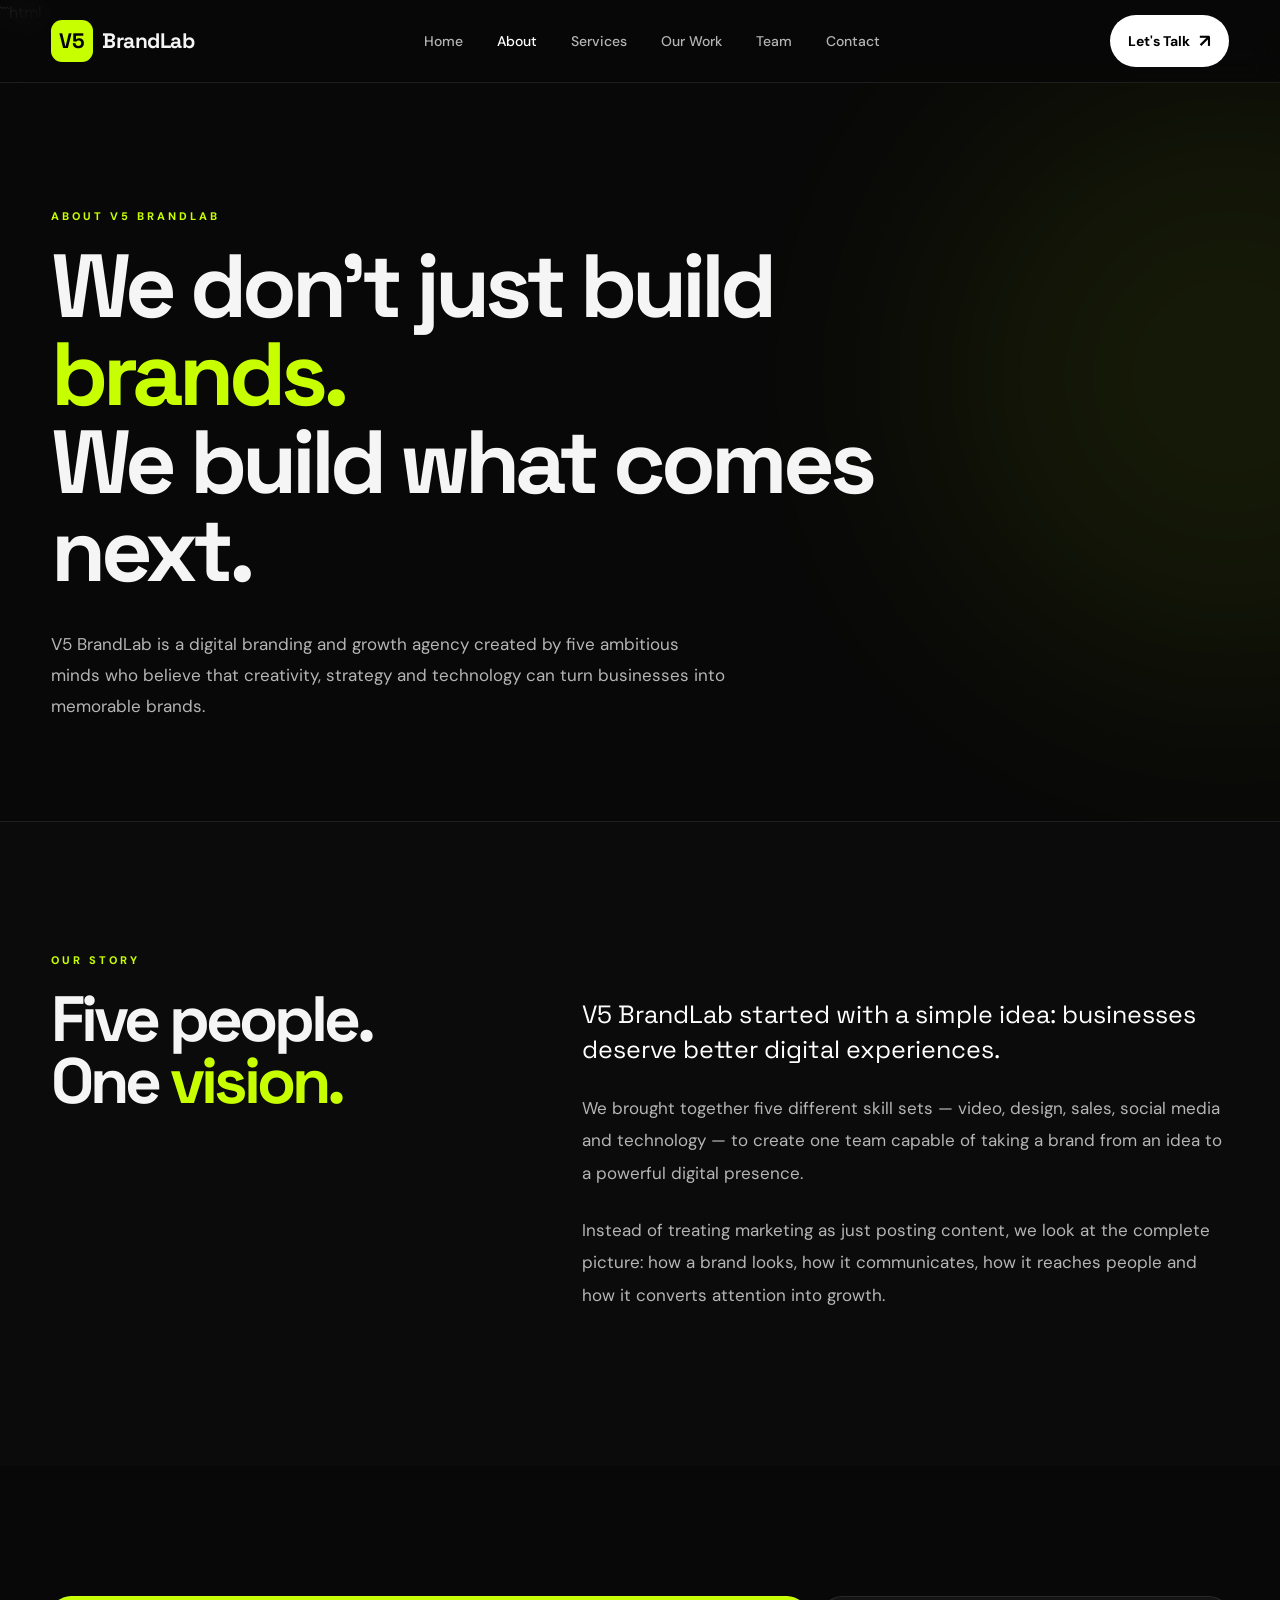
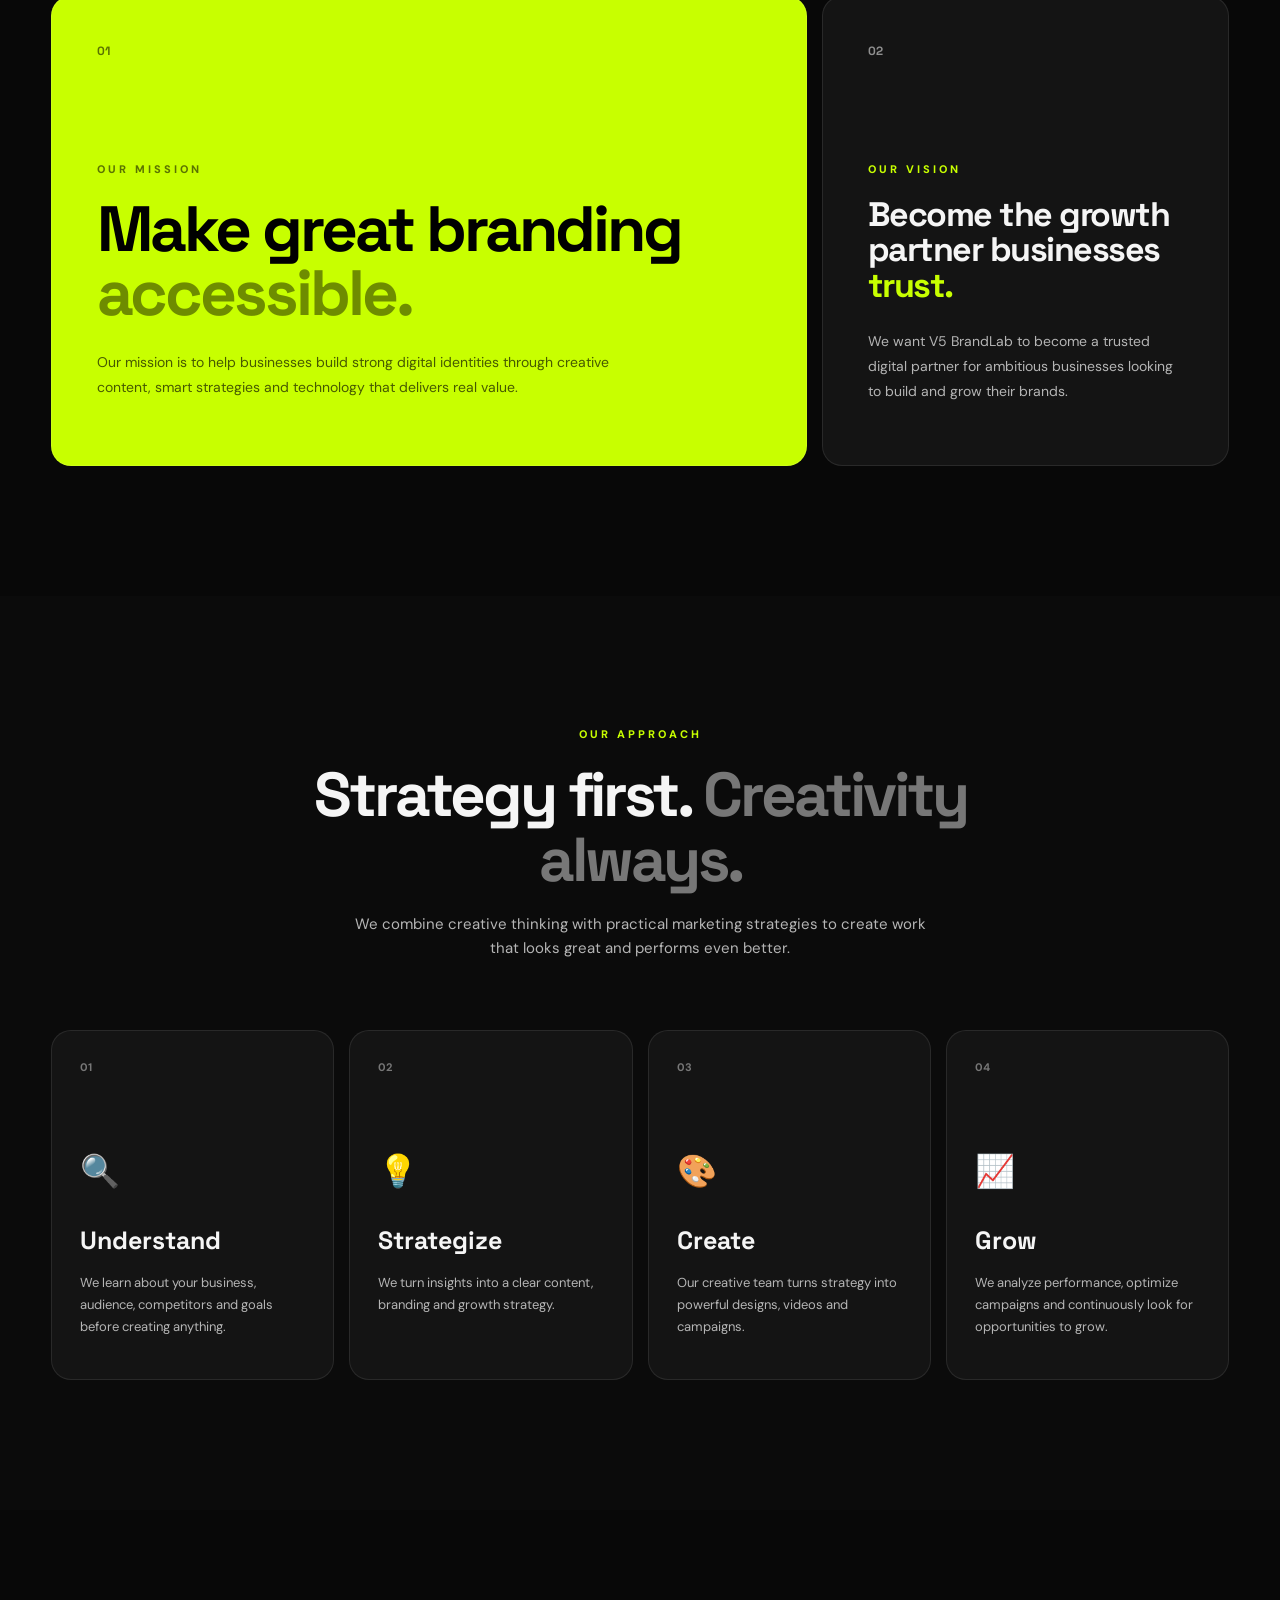
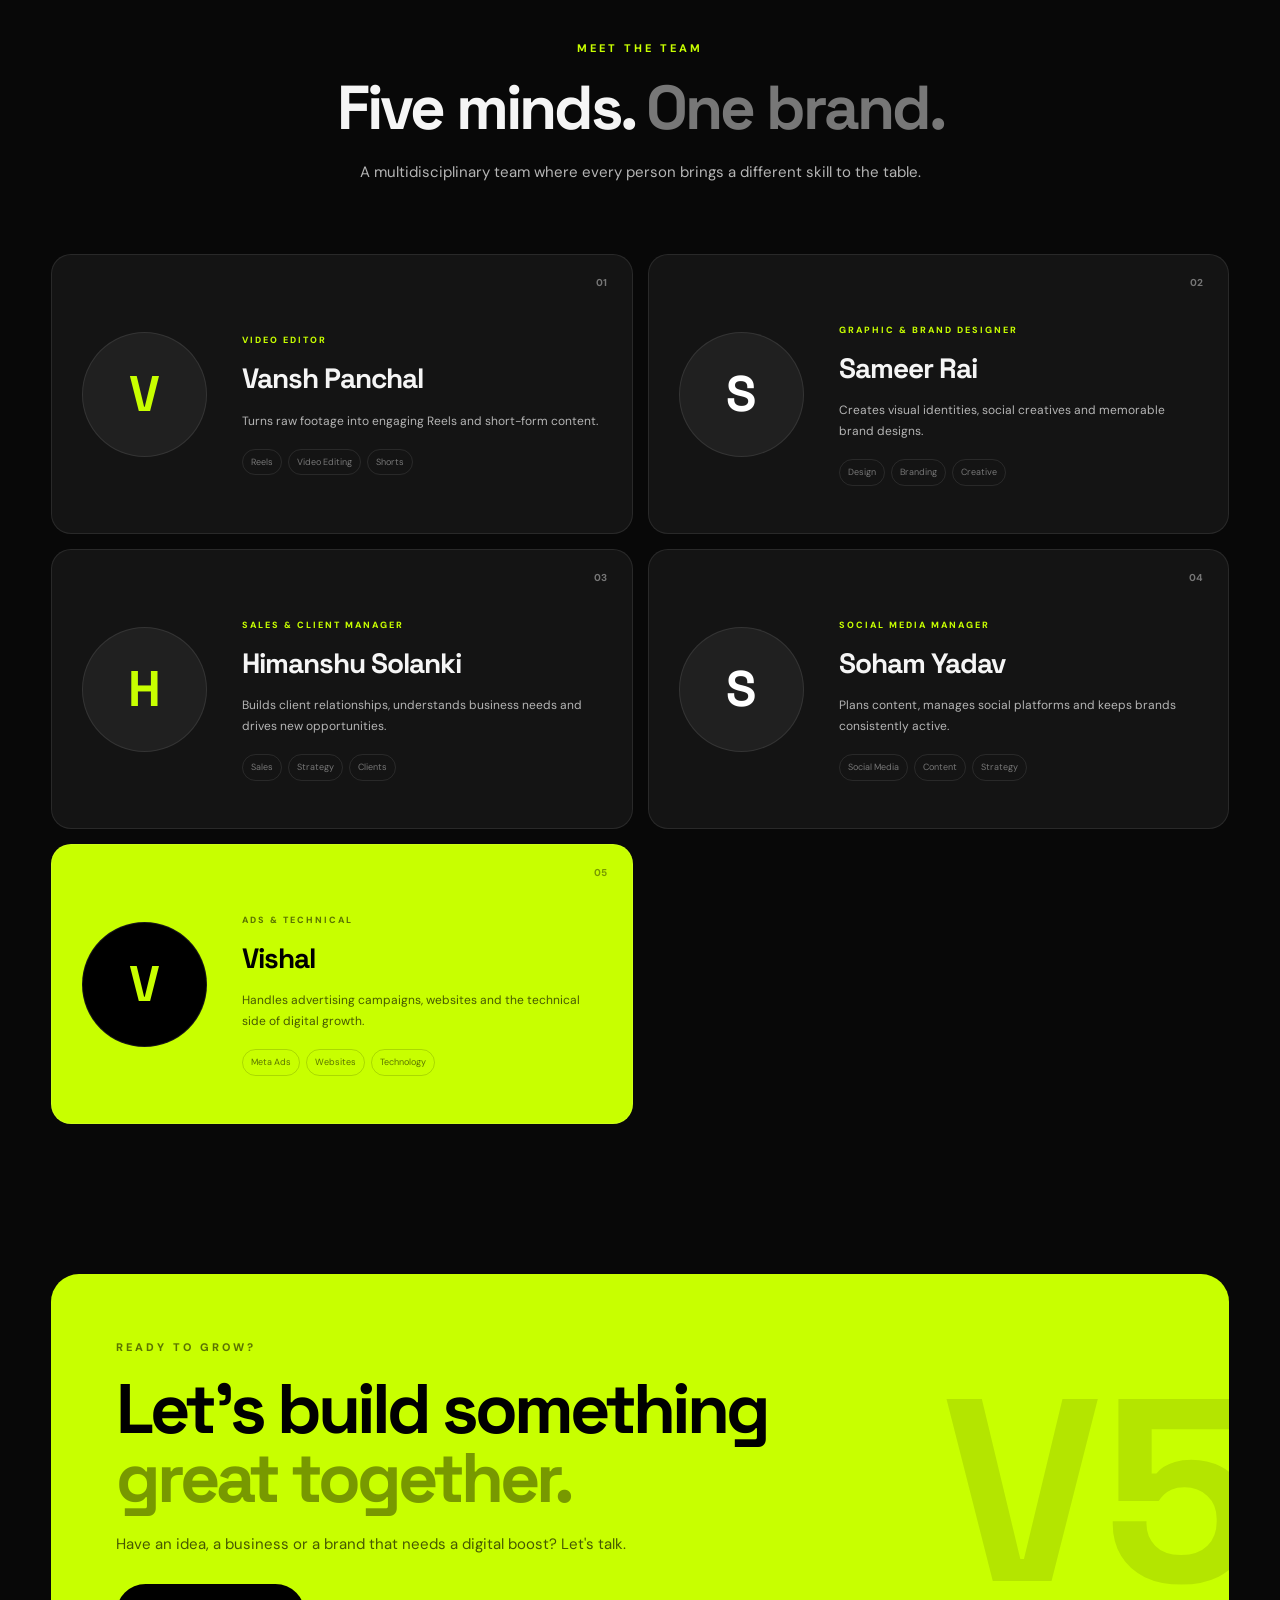
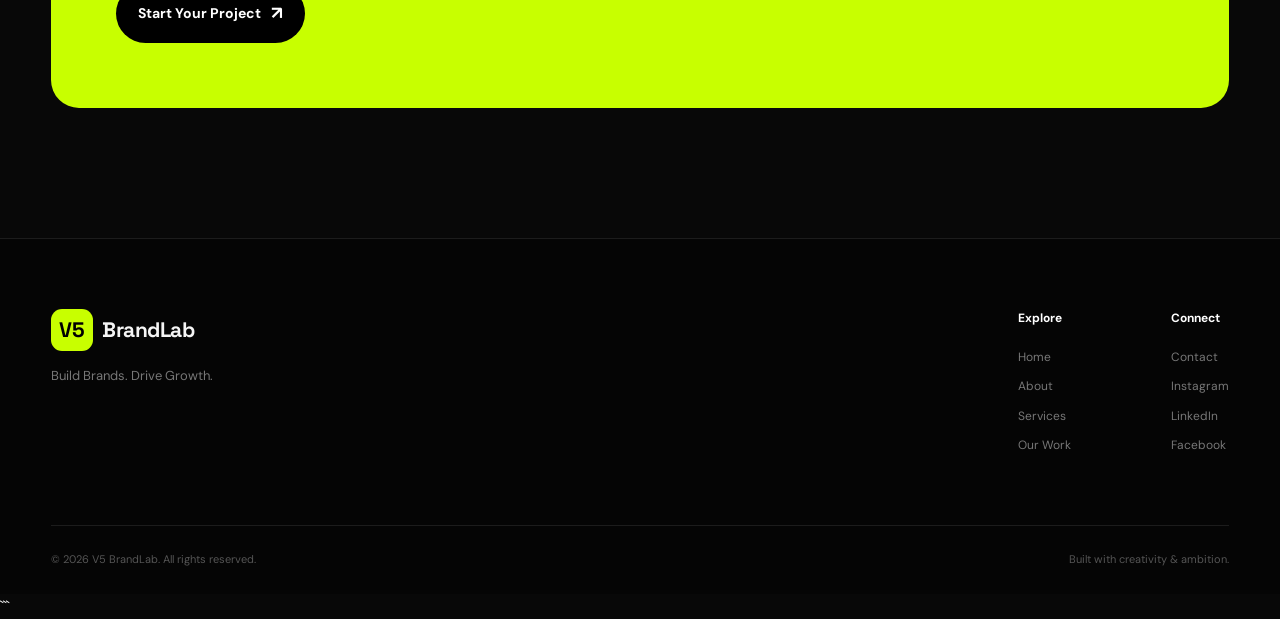
==== about.html @ 12bac232 "Add files via upload" ====
```html
<!DOCTYPE html>
<html lang="en">

<head>
    <meta charset="UTF-8">

    <meta name="viewport" content="width=device-width, initial-scale=1.0">

    <meta name="description"
        content="Learn about V5 BrandLab, our mission, vision, approach and creative team.">

    <meta name="author" content="V5 BrandLab">

    <title>About Us | V5 BrandLab</title>

    <link rel="stylesheet" href="style.css">
    <link rel="stylesheet" href="about.css">

    <link rel="preconnect" href="https://fonts.googleapis.com">
    <link rel="preconnect" href="https://fonts.gstatic.com" crossorigin>

    <link href="https://fonts.googleapis.com/css2?family=DM+Sans:wght@400;500;600;700&family=Space+Grotesk:wght@400;500;600;700&display=swap"
        rel="stylesheet">
</head>

<body>

    <!-- =========================
         NAVBAR
    ========================== -->

    <header class="navbar">

        <div class="container nav-container">

            <a href="index.html" class="logo">
                <span class="logo-v">V5</span>
                <span class="logo-text">BrandLab</span>
            </a>

            <nav class="nav-menu">

                <a href="index.html">Home</a>
                <a href="about.html" class="active">About</a>
                <a href="services.html">Services</a>
                <a href="portfolio.html">Our Work</a>
                <a href="about.html#team">Team</a>
                <a href="contact.html">Contact</a>

            </nav>

            <a href="contact.html" class="nav-button">
                Let's Talk
                <span>↗</span>
            </a>

        </div>

    </header>


    <main>

        <!-- =========================
             ABOUT HERO
        ========================== -->

        <section class="about-hero">

            <div class="about-glow"></div>

            <div class="container about-hero-content">

                <span class="section-label">
                    ABOUT V5 BRANDLAB
                </span>

                <h1>
                    We don't just build
                    <span>brands.</span>
                    <br>
                    We build what comes next.
                </h1>

                <p>
                    V5 BrandLab is a digital branding and growth agency
                    created by five ambitious minds who believe that
                    creativity, strategy and technology can turn
                    businesses into memorable brands.
                </p>

            </div>

        </section>


        <!-- =========================
             OUR STORY
        ========================== -->

        <section class="story section">

            <div class="container story-grid">

                <div class="story-heading">

                    <span class="section-label">
                        OUR STORY
                    </span>

                    <h2>
                        Five people.
                        <br>
                        One <span>vision.</span>
                    </h2>

                </div>

                <div class="story-content">

                    <p>
                        V5 BrandLab started with a simple idea:
                        businesses deserve better digital experiences.
                    </p>

                    <p>
                        We brought together five different skill sets —
                        video, design, sales, social media and technology —
                        to create one team capable of taking a brand
                        from an idea to a powerful digital presence.
                    </p>

                    <p>
                        Instead of treating marketing as just posting
                        content, we look at the complete picture:
                        how a brand looks, how it communicates,
                        how it reaches people and how it converts
                        attention into growth.
                    </p>

                </div>

            </div>

        </section>


        <!-- =========================
             MISSION / VISION
        ========================== -->

        <section class="mission-section section">

            <div class="container">

                <div class="mission-grid">

                    <div class="mission-card mission-main">

                        <span class="mission-number">
                            01
                        </span>

                        <span class="section-label">
                            OUR MISSION
                        </span>

                        <h2>
                            Make great branding
                            <span>accessible.</span>
                        </h2>

                        <p>
                            Our mission is to help businesses build
                            strong digital identities through creative
                            content, smart strategies and technology
                            that delivers real value.
                        </p>

                    </div>


                    <div class="mission-card">

                        <span class="mission-number">
                            02
                        </span>

                        <span class="section-label">
                            OUR VISION
                        </span>

                        <h3>
                            Become the growth
                            partner businesses
                            <span>trust.</span>
                        </h3>

                        <p>
                            We want V5 BrandLab to become a trusted
                            digital partner for ambitious businesses
                            looking to build and grow their brands.
                        </p>

                    </div>

                </div>

            </div>

        </section>


        <!-- =========================
             OUR APPROACH
        ========================== -->

        <section class="approach section">

            <div class="container">

                <div class="section-heading-center">

                    <span class="section-label">
                        OUR APPROACH
                    </span>

                    <h2>
                        Strategy first.
                        <span>Creativity always.</span>
                    </h2>

                    <p>
                        We combine creative thinking with practical
                        marketing strategies to create work that looks
                        great and performs even better.
                    </p>

                </div>


                <div class="approach-grid">

                    <div class="approach-card">

                        <span>01</span>

                        <div class="approach-icon">
                            🔍
                        </div>

                        <h3>
                            Understand
                        </h3>

                        <p>
                            We learn about your business, audience,
                            competitors and goals before creating anything.
                        </p>

                    </div>


                    <div class="approach-card">

                        <span>02</span>

                        <div class="approach-icon">
                            💡
                        </div>

                        <h3>
                            Strategize
                        </h3>

                        <p>
                            We turn insights into a clear content,
                            branding and growth strategy.
                        </p>

                    </div>


                    <div class="approach-card">

                        <span>03</span>

                        <div class="approach-icon">
                            🎨
                        </div>

                        <h3>
                            Create
                        </h3>

                        <p>
                            Our creative team turns strategy into
                            powerful designs, videos and campaigns.
                        </p>

                    </div>


                    <div class="approach-card">

                        <span>04</span>

                        <div class="approach-icon">
                            📈
                        </div>

                        <h3>
                            Grow
                        </h3>

                        <p>
                            We analyze performance, optimize campaigns
                            and continuously look for opportunities to grow.
                        </p>

                    </div>

                </div>

            </div>

        </section>


        <!-- =========================
             TEAM
        ========================== -->

        <section class="team-section section" id="team">

            <div class="container">

                <div class="section-heading-center">

                    <span class="section-label">
                        MEET THE TEAM
                    </span>

                    <h2>
                        Five minds.
                        <span>One brand.</span>
                    </h2>

                    <p>
                        A multidisciplinary team where every person
                        brings a different skill to the table.
                    </p>

                </div>


                <div class="team-grid">

                    <!-- Vansh -->

                    <article class="team-card">

                        <div class="team-number">
                            01
                        </div>

                        <div class="team-avatar avatar-vansh">
                            V
                        </div>

                        <div class="team-info">

                            <span class="team-role">
                                VIDEO EDITOR
                            </span>

                            <h3>
                                Vansh Panchal
                            </h3>

                            <p>
                                Turns raw footage into engaging
                                Reels and short-form content.
                            </p>

                            <div class="team-skills">
                                <span>Reels</span>
                                <span>Video Editing</span>
                                <span>Shorts</span>
                            </div>

                        </div>

                    </article>


                    <!-- Sameer -->

                    <article class="team-card">

                        <div class="team-number">
                            02
                        </div>

                        <div class="team-avatar avatar-sameer">
                            S
                        </div>

                        <div class="team-info">

                            <span class="team-role">
                                GRAPHIC & BRAND DESIGNER
                            </span>

                            <h3>
                                Sameer Rai
                            </h3>

                            <p>
                                Creates visual identities, social
                                creatives and memorable brand designs.
                            </p>

                            <div class="team-skills">
                                <span>Design</span>
                                <span>Branding</span>
                                <span>Creative</span>
                            </div>

                        </div>

                    </article>


                    <!-- Himanshu -->

                    <article class="team-card">

                        <div class="team-number">
                            03
                        </div>

                        <div class="team-avatar avatar-himanshu">
                            H
                        </div>

                        <div class="team-info">

                            <span class="team-role">
                                SALES & CLIENT MANAGER
                            </span>

                            <h3>
                                Himanshu Solanki
                            </h3>

                            <p>
                                Builds client relationships, understands
                                business needs and drives new opportunities.
                            </p>

                            <div class="team-skills">
                                <span>Sales</span>
                                <span>Strategy</span>
                                <span>Clients</span>
                            </div>

                        </div>

                    </article>


                    <!-- Soham -->

                    <article class="team-card">

                        <div class="team-number">
                            04
                        </div>

                        <div class="team-avatar avatar-soham">
                            S
                        </div>

                        <div class="team-info">

                            <span class="team-role">
                                SOCIAL MEDIA MANAGER
                            </span>

                            <h3>
                                Soham Yadav
                            </h3>

                            <p>
                                Plans content, manages social platforms
                                and keeps brands consistently active.
                            </p>

                            <div class="team-skills">
                                <span>Social Media</span>
                                <span>Content</span>
                                <span>Strategy</span>
                            </div>

                        </div>

                    </article>


                    <!-- Vishal -->

                    <article class="team-card team-card-featured">

                        <div class="team-number">
                            05
                        </div>

                        <div class="team-avatar avatar-vishal">
                            V
                        </div>

                        <div class="team-info">

                            <span class="team-role">
                                ADS & TECHNICAL
                            </span>

                            <h3>
                                Vishal
                            </h3>

                            <p>
                                Handles advertising campaigns, websites
                                and the technical side of digital growth.
                            </p>

                            <div class="team-skills">
                                <span>Meta Ads</span>
                                <span>Websites</span>
                                <span>Technology</span>
                            </div>

                        </div>

                    </article>

                </div>

            </div>

        </section>


        <!-- =========================
             CTA
        ========================== -->

        <section class="about-cta">

            <div class="container">

                <div class="about-cta-box">

                    <div>

                        <span class="section-label">
                            READY TO GROW?
                        </span>

                        <h2>
                            Let's build something
                            <span>great together.</span>
                        </h2>

                        <p>
                            Have an idea, a business or a brand that
                            needs a digital boost? Let's talk.
                        </p>

                        <a href="contact.html" class="btn btn-dark">
                            Start Your Project
                            <span>↗</span>
                        </a>

                    </div>

                    <div class="about-cta-mark">
                        V5
                    </div>

                </div>

            </div>

        </section>

    </main>


    <!-- =========================
         FOOTER
    ========================== -->

    <footer class="footer">

        <div class="container">

            <div class="footer-top">

                <div class="footer-brand">

                    <a href="index.html" class="logo">

                        <span class="logo-v">
                            V5
                        </span>

                        <span class="logo-text">
                            BrandLab
                        </span>

                    </a>

                    <p>
                        Build Brands. Drive Growth.
                    </p>

                </div>


                <div class="footer-links">

                    <div>

                        <h4>Explore</h4>

                        <a href="index.html">
                            Home
                        </a>

                        <a href="about.html">
                            About
                        </a>

                        <a href="services.html">
                            Services
                        </a>

                        <a href="portfolio.html">
                            Our Work
                        </a>

                    </div>


                    <div>

                        <h4>Connect</h4>

                        <a href="contact.html">
                            Contact
                        </a>

                        <a href="#">
                            Instagram
                        </a>

                        <a href="#">
                            LinkedIn
                        </a>

                        <a href="#">
                            Facebook
                        </a>

                    </div>

                </div>

            </div>


            <div class="footer-bottom">

                <p>
                    © 2026 V5 BrandLab. All rights reserved.
                </p>

                <p>
                    Built with creativity & ambition.
                </p>

            </div>

        </div>

    </footer>

</body>

</html>
```
---- style.css ----
/* =====================================================
   V5 BRANDLAB
   Main Website Styles
===================================================== */


/* =====================================================
   ROOT VARIABLES
===================================================== */

:root {

    --bg: #080808;
    --bg-secondary: #101010;
    --card: #141414;
    --card-hover: #1b1b1b;

    --white: #ffffff;
    --text: #f5f5f5;
    --text-light: #b5b5b5;
    --text-muted: #777777;

    --accent: #c8ff00;
    --accent-dark: #9dcc00;

    --border: rgba(255, 255, 255, 0.09);

    --container: 1200px;

    --radius: 20px;

    --transition: 0.3s ease;
}


/* =====================================================
   RESET
===================================================== */

* {
    margin: 0;
    padding: 0;
    box-sizing: border-box;
}

html {
    scroll-behavior: smooth;
}

body {
    font-family: "DM Sans", sans-serif;
    background: var(--bg);
    color: var(--text);
    line-height: 1.6;
    overflow-x: hidden;
}

a {
    color: inherit;
    text-decoration: none;
}

img {
    max-width: 100%;
    display: block;
}

button,
input,
textarea {
    font-family: inherit;
}


/* =====================================================
   CONTAINER
===================================================== */

.container {
    width: min(92%, var(--container));
    margin: 0 auto;
}


/* =====================================================
   NAVBAR
===================================================== */

.navbar {
    position: fixed;
    top: 0;
    left: 0;
    width: 100%;
    z-index: 1000;

    background: rgba(8, 8, 8, 0.85);
    backdrop-filter: blur(15px);

    border-bottom: 1px solid var(--border);
}

.nav-container {
    min-height: 82px;

    display: flex;
    align-items: center;
    justify-content: space-between;
}


/* Logo */

.logo {
    display: flex;
    align-items: center;
    gap: 9px;

    font-family: "Space Grotesk", sans-serif;
    font-weight: 700;
    font-size: 21px;
}

.logo-v {
    width: 42px;
    height: 42px;

    display: grid;
    place-items: center;

    background: var(--accent);
    color: #000;

    border-radius: 11px;

    font-weight: 800;
}

.logo-text {
    letter-spacing: -0.5px;
}


/* Navigation */

.nav-menu {
    display: flex;
    align-items: center;
    gap: 34px;
}

.nav-menu a {
    color: var(--text-light);
    font-size: 14px;
    font-weight: 500;

    transition: var(--transition);
}

.nav-menu a:hover,
.nav-menu a.active {
    color: var(--white);
}


/* Nav Button */

.nav-button {
    display: flex;
    align-items: center;
    gap: 9px;

    background: var(--white);
    color: #000;

    padding: 12px 18px;

    border-radius: 50px;

    font-size: 14px;
    font-weight: 700;

    transition: var(--transition);
}

.nav-button span {
    font-size: 18px;
}

.nav-button:hover {
    background: var(--accent);
    transform: translateY(-2px);
}


/* =====================================================
   HERO
===================================================== */

.hero {
    min-height: 100vh;
    padding-top: 82px;

    position: relative;

    display: flex;
    align-items: center;

    overflow: hidden;
}

.hero-background {
    position: absolute;
    width: 600px;
    height: 600px;

    right: -250px;
    top: 50px;

    background: var(--accent);

    opacity: 0.08;

    filter: blur(120px);

    border-radius: 50%;
}

.hero-container {
    min-height: calc(100vh - 82px);

    display: grid;
    grid-template-columns: 1.05fr 0.95fr;

    align-items: center;

    gap: 60px;
}


/* Hero Content */

.hero-content {
    position: relative;
    z-index: 2;
}

.hero-badge {
    display: inline-flex;
    align-items: center;
    gap: 10px;

    padding: 8px 14px;

    border: 1px solid var(--border);

    background: rgba(255, 255, 255, 0.03);

    border-radius: 50px;

    color: var(--text-light);

    font-size: 12px;
    font-weight: 600;

    margin-bottom: 28px;
}

.badge-dot {
    width: 7px;
    height: 7px;

    background: var(--accent);

    border-radius: 50%;

    box-shadow: 0 0 15px var(--accent);
}

.hero h1 {
    font-family: "Space Grotesk", sans-serif;

    font-size: clamp(58px, 7vw, 92px);

    line-height: 0.95;

    letter-spacing: -5px;

    font-weight: 700;

    margin-bottom: 28px;
}

.hero h1 span {
    color: var(--accent);
}

.hero-description {
    max-width: 560px;

    color: var(--text-light);

    font-size: 17px;

    line-height: 1.8;

    margin-bottom: 36px;
}


/* Hero Buttons */

.hero-buttons {
    display: flex;
    align-items: center;
    gap: 14px;

    margin-bottom: 48px;
}

.btn {
    display: inline-flex;
    align-items: center;
    justify-content: center;
    gap: 10px;

    padding: 15px 22px;

    border-radius: 50px;

    font-size: 14px;
    font-weight: 700;

    transition: var(--transition);
}

.btn span {
    font-size: 18px;
}

.btn-primary {
    background: var(--accent);
    color: #000;
}

.btn-primary:hover {
    background: var(--white);
    transform: translateY(-3px);
}

.btn-secondary {
    border: 1px solid var(--border);
    color: var(--white);
}

.btn-secondary:hover {
    border-color: var(--white);
    transform: translateY(-3px);
}


/* Hero Trust */

.hero-trust {
    display: flex;
    align-items: center;
    gap: 14px;
}

.trust-avatars {
    display: flex;
}

.trust-avatars span {
    width: 34px;
    height: 34px;

    margin-left: -7px;

    border: 2px solid var(--bg);

    border-radius: 50%;

    display: grid;
    place-items: center;

    background: var(--card);

    color: var(--accent);

    font-size: 11px;
    font-weight: 800;
}

.trust-avatars span:first-child {
    margin-left: 0;
}

.hero-trust strong {
    display: block;

    font-size: 13px;
}

.hero-trust small {
    display: block;

    color: var(--text-muted);

    font-size: 11px;
}


/* =====================================================
   HERO VISUAL
===================================================== */

.hero-visual {
    position: relative;

    height: 590px;

    display: flex;
    align-items: center;
    justify-content: center;
}

.visual-circle {
    position: absolute;

    border-radius: 50%;

    border: 1px solid rgba(200, 255, 0, 0.15);
}

.circle-one {
    width: 500px;
    height: 500px;
}

.circle-two {
    width: 400px;
    height: 400px;
}


/* Main visual */

.main-visual {
    width: 390px;
    height: 490px;

    position: relative;

    overflow: hidden;

    background: #111;

    border: 1px solid var(--border);

    border-radius: 24px;

    box-shadow:
        0 30px 100px rgba(0, 0, 0, 0.7),
        0 0 80px rgba(200, 255, 0, 0.06);

    transform: rotate(4deg);

    z-index: 3;
}

.visual-grid {
    position: absolute;
    inset: 0;

    background-image:
        linear-gradient(
            rgba(255, 255, 255, 0.04) 1px,
            transparent 1px
        ),
        linear-gradient(
            90deg,
            rgba(255, 255, 255, 0.04) 1px,
            transparent 1px
        );

    background-size: 40px 40px;
}

.visual-content {
    position: absolute;

    left: 35px;
    bottom: 50px;

    z-index: 2;
}

.visual-label {
    color: var(--accent);

    font-size: 11px;
    font-weight: 700;

    letter-spacing: 4px;
}

.visual-content h2 {
    font-family: "Space Grotesk", sans-serif;

    font-size: 58px;

    line-height: 0.9;

    letter-spacing: -3px;

    margin: 20px 0;
}

.visual-content h2 span {
    color: var(--accent);
}

.visual-line {
    width: 70px;
    height: 3px;

    background: var(--accent);

    margin-bottom: 20px;
}

.visual-content p {
    color: var(--text-light);

    font-size: 12px;

    max-width: 160px;
}

.visual-number {
    position: absolute;

    right: 25px;
    top: 25px;

    font-family: "Space Grotesk", sans-serif;

    color: rgba(255, 255, 255, 0.12);

    font-size: 90px;

    font-weight: 700;
}


/* Floating cards */

.floating-card {
    position: absolute;

    z-index: 5;

    display: flex;
    align-items: center;
    gap: 12px;

    padding: 13px 16px;

    background: rgba(20, 20, 20, 0.9);

    border: 1px solid var(--border);

    border-radius: 14px;

    backdrop-filter: blur(15px);

    box-shadow: 0 20px 50px rgba(0, 0, 0, 0.4);
}

.floating-card strong {
    display: block;

    font-size: 12px;
}

.floating-card small {
    display: block;

    color: var(--text-muted);

    font-size: 10px;

    margin-top: 2px;
}

.card-icon,
.growth-icon {
    width: 36px;
    height: 36px;

    display: grid;
    place-items: center;

    border-radius: 10px;

    background: var(--accent);

    color: #000;

    font-weight: 800;
}

.card-top {
    top: 85px;
    left: 10px;
}

.card-bottom {
    bottom: 85px;
    right: 0;
}

.growth-icon {
    font-size: 18px;
}


/* =====================================================
   BRAND STRIP
===================================================== */

.brand-strip {
    border-top: 1px solid var(--border);
    border-bottom: 1px solid var(--border);

    padding: 24px 0;

    background: var(--bg-secondary);
}

.brand-strip-content {
    display: flex;
    align-items: center;
    justify-content: space-between;

    gap: 30px;
}

.brand-strip-content > span {
    color: var(--text-muted);

    font-size: 11px;
    font-weight: 700;

    letter-spacing: 2px;
}

.strip-items {
    display: flex;
    align-items: center;

    gap: 45px;
}

.strip-items span {
    color: #686868;

    font-family: "Space Grotesk", sans-serif;

    font-size: 14px;
    font-weight: 700;

    letter-spacing: 1px;
}


/* =====================================================
   GENERAL SECTION
===================================================== */

.section {
    padding: 130px 0;
}

.section-label {
    display: block;

    color: var(--accent);

    font-size: 11px;
    font-weight: 800;

    letter-spacing: 3px;

    margin-bottom: 18px;
}


/* =====================================================
   ABOUT
===================================================== */

.about-preview {
    background: #0b0b0b;
}

.section-header {
    display: grid;
    grid-template-columns: 1.2fr 0.8fr;

    gap: 70px;

    align-items: end;

    margin-bottom: 70px;
}

.section-header h2,
.section-heading-center h2 {
    font-family: "Space Grotesk", sans-serif;

    font-size: clamp(38px, 5vw, 62px);

    line-height: 1.05;

    letter-spacing: -3px;
}

.section-header h2 span,
.section-heading-center h2 span {
    color: var(--text-muted);
}

.section-header > p {
    color: var(--text-light);

    font-size: 15px;

    line-height: 1.8;
}


/* About Cards */

.about-grid {
    display: grid;

    grid-template-columns: 1.3fr 1fr 1fr;

    gap: 15px;
}

.about-card {
    position: relative;

    min-height: 330px;

    padding: 32px;

    background: var(--card);

    border: 1px solid var(--border);

    border-radius: var(--radius);

    overflow: hidden;

    transition: var(--transition);
}

.about-card:hover {
    background: var(--card-hover);

    transform: translateY(-6px);
}

.about-card-large {
    background: var(--accent);

    color: #000;
}

.about-card-large:hover {
    background: var(--accent);
}

.about-card-number {
    font-family: "Space Grotesk", sans-serif;

    font-size: 12px;

    font-weight: 700;

    margin-bottom: 90px;

    opacity: 0.6;
}

.about-card h3 {
    font-family: "Space Grotesk", sans-serif;

    font-size: 32px;

    line-height: 1;

    letter-spacing: -1px;

    margin-bottom: 20px;
}

.about-card p {
    max-width: 300px;

    color: var(--text-light);

    font-size: 13px;

    line-height: 1.7;
}

.about-card-large p {
    color: rgba(0, 0, 0, 0.65);
}


/* =====================================================
   SERVICES
===================================================== */

.services {
    background: var(--bg);
}

.section-heading-center {
    text-align: center;

    max-width: 760px;

    margin: 0 auto 70px;
}

.section-heading-center h2 {
    margin-bottom: 20px;
}

.section-heading-center > p {
    max-width: 600px;

    margin: auto;

    color: var(--text-light);

    font-size: 15px;
}


/* Services Grid */

.services-grid {
    display: grid;

    grid-template-columns: repeat(3, 1fr);

    gap: 15px;
}

.service-card {
    min-height: 360px;

    padding: 28px;

    background: var(--card);

    border: 1px solid var(--border);

    border-radius: var(--radius);

    transition: var(--transition);

    display: flex;
    flex-direction: column;
}

.service-card:hover {
    background: var(--card-hover);

    border-color: rgba(200, 255, 0, 0.3);

    transform: translateY(-7px);
}

.service-top {
    display: flex;
    justify-content: space-between;
    align-items: center;

    margin-bottom: 40px;
}

.service-number {
    color: var(--text-muted);

    font-size: 11px;
    font-weight: 700;
}

.service-arrow {
    width: 35px;
    height: 35px;

    display: grid;
    place-items: center;

    border: 1px solid var(--border);

    border-radius: 50%;

    color: var(--text-light);

    transition: var(--transition);
}

.service-card:hover .service-arrow {
    background: var(--accent);
    color: #000;
    border-color: var(--accent);
}

.service-icon {
    font-size: 32px;

    margin-bottom: 22px;
}

.service-card h3 {
    font-family: "Space Grotesk", sans-serif;

    font-size: 25px;

    line-height: 1.05;

    letter-spacing: -1px;

    margin-bottom: 16px;
}

.service-card p {
    color: var(--text-light);

    font-size: 13px;

    line-height: 1.7;

    margin-bottom: auto;
}

.service-tags {
    display: flex;
    flex-wrap: wrap;

    gap: 6px;

    margin-top: 25px;
}

.service-tags span {
    padding: 6px 9px;

    border: 1px solid var(--border);

    border-radius: 50px;

    color: var(--text-muted);

    font-size: 10px;
}


/* =====================================================
   CTA
===================================================== */

.cta {
    padding-top: 20px;
    padding-bottom: 130px;
}

.cta-box {
    position: relative;

    min-height: 420px;

    padding: 70px;

    overflow: hidden;

    background: var(--accent);

    color: #000;

    border-radius: 28px;

    display: flex;
    align-items: center;
}

.cta-content {
    position: relative;
    z-index: 2;

    max-width: 650px;
}

.cta .section-label {
    color: rgba(0, 0, 0, 0.55);
}

.cta h2 {
    font-family: "Space Grotesk", sans-serif;

    font-size: clamp(42px, 6vw, 70px);

    line-height: 0.98;

    letter-spacing: -4px;

    margin-bottom: 22px;
}

.cta h2 span {
    color: rgba(0, 0, 0, 0.45);
}

.cta-content p {
    max-width: 500px;

    color: rgba(0, 0, 0, 0.65);

    font-size: 15px;

    margin-bottom: 30px;
}

.btn-light {
    background: #000;

    color: var(--white);
}

.btn-light:hover {
    background: var(--white);

    color: #000;

    transform: translateY(-3px);
}


/* CTA Decoration */

.cta-decoration {
    position: absolute;

    right: -100px;

    width: 480px;
    height: 480px;

    border-radius: 50%;

    display: grid;
    place-items: center;
}

.cta-decoration > span {
    position: relative;
    z-index: 3;

    font-family: "Space Grotesk", sans-serif;

    font-size: 130px;

    font-weight: 700;

    color: rgba(0, 0, 0, 0.12);
}

.cta-circle {
    position: absolute;

    border: 2px solid rgba(0, 0, 0, 0.12);

    border-radius: 50%;
}

.circle-a {
    width: 350px;
    height: 350px;
}

.circle-b {
    width: 220px;
    height: 220px;
}


/* =====================================================
   FOOTER
===================================================== */

.footer {
    padding: 70px 0 25px;

    background: #050505;

    border-top: 1px solid var(--border);
}

.footer-top {
    display: flex;

    justify-content: space-between;

    gap: 50px;

    padding-bottom: 70px;
}

.footer-brand p {
    color: var(--text-muted);

    font-size: 13px;

    margin-top: 15px;
}

.footer-links {
    display: flex;

    gap: 100px;
}

.footer-links div {
    display: flex;
    flex-direction: column;

    gap: 10px;
}

.footer-links h4 {
    color: var(--white);

    font-size: 12px;

    margin-bottom: 10px;
}

.footer-links a {
    color: var(--text-muted);

    font-size: 12px;

    transition: var(--transition);
}

.footer-links a:hover {
    color: var(--accent);
}

.footer-bottom {
    padding-top: 25px;

    border-top: 1px solid var(--border);

    display: flex;

    justify-content: space-between;

    gap: 20px;
}

.footer-bottom p {
    color: #555;

    font-size: 11px;
}


/* =====================================================
   RESPONSIVE — TABLET
===================================================== */

@media (max-width: 1000px) {

    .nav-menu {
        gap: 18px;
    }

    .nav-button {
        display: none;
    }

    .hero-container {
        grid-template-columns: 1fr;

        padding: 80px 0;
    }

    .hero-content {
        text-align: center;
    }

    .hero-description {
        margin-left: auto;
        margin-right: auto;
    }

    .hero-buttons {
        justify-content: center;
    }

    .hero-trust {
        justify-content: center;
    }

    .hero-visual {
        height: 550px;
    }

    .section-header {
        grid-template-columns: 1fr;

        gap: 25px;
    }

    .about-grid {
        grid-template-columns: 1fr 1fr;
    }

    .about-card-large {
        grid-column: span 2;
    }

    .services-grid {
        grid-template-columns: 1fr 1fr;
    }

    .cta-decoration {
        opacity: 0.5;
    }
}


/* =====================================================
   RESPONSIVE — MOBILE
===================================================== */

@media (max-width: 700px) {

    .container {
        width: min(90%, var(--container));
    }

    .nav-container {
        min-height: 72px;
    }

    .nav-menu {
        display: none;
    }

    .logo {
        font-size: 18px;
    }

    .logo-v {
        width: 38px;
        height: 38px;
    }


    /* Hero */

    .hero {
        padding-top: 72px;
    }

    .hero-container {
        min-height: auto;

        padding: 90px 0 70px;
    }

    .hero-badge {
        font-size: 10px;
    }

    .hero h1 {
        font-size: clamp(48px, 14vw, 68px);

        letter-spacing: -3px;
    }

    .hero-description {
        font-size: 14px;
    }

    .hero-buttons {
        flex-direction: column;

        width: 100%;
    }

    .btn {
        width: 100%;
    }

    .hero-trust {
        margin-top: 10px;
    }


    /* Hero Visual */

    .hero-visual {
        height: 470px;
    }

    .main-visual {
        width: 290px;
        height: 390px;
    }

    .visual-content {
        left: 25px;
        bottom: 35px;
    }

    .visual-content h2 {
        font-size: 45px;
    }

    .visual-number {
        font-size: 70px;
    }

    .circle-one {
        width: 350px;
        height: 350px;
    }

    .circle-two {
        width: 280px;
        height: 280px;
    }

    .floating-card {
        padding: 10px 12px;
    }

    .card-top {
        left: -5px;
        top: 55px;
    }

    .card-bottom {
        right: -5px;
        bottom: 55px;
    }


    /* Brand Strip */

    .brand-strip-content {
        flex-direction: column;

        align-items: flex-start;
    }

    .strip-items {
        gap: 20px;

        flex-wrap: wrap;
    }

    .strip-items span {
        font-size: 11px;
    }


    /* Sections */

    .section {
        padding: 90px 0;
    }

    .section-header h2,
    .section-heading-center h2 {
        font-size: 40px;

        letter-spacing: -2px;
    }


    /* About */

    .about-grid {
        grid-template-columns: 1fr;
    }

    .about-card-large {
        grid-column: auto;
    }

    .about-card {
        min-height: 280px;
    }

    .about-card-number {
        margin-bottom: 65px;
    }


    /* Services */

    .services-grid {
        grid-template-columns: 1fr;
    }

    .service-card {
        min-height: 330px;
    }


    /* CTA */

    .cta {
        padding-bottom: 90px;
    }

    .cta-box {
        min-height: 520px;

        padding: 45px 30px;

        align-items: flex-start;
    }

    .cta h2 {
        font-size: 46px;

        letter-spacing: -3px;
    }

    .cta-decoration {
        right: -160px;
        bottom: -120px;

        transform: scale(0.75);
    }


    /* Footer */

    .footer-top {
        flex-direction: column;

        padding-bottom: 45px;
    }

    .footer-links {
        gap: 60px;
    }

    .footer-bottom {
        flex-direction: column;
    }

}


/* =====================================================
   SMALL MOBILE
===================================================== */

@media (max-width: 400px) {

    .hero h1 {
        font-size: 46px;
    }

    .hero-visual {
        height: 420px;
    }

    .main-visual {
        width: 260px;
        height: 360px;
    }

    .visual-content h2 {
        font-size: 39px;
    }

    .floating-card {
        transform: scale(0.85);
    }

    .cta h2 {
        font-size: 40px;
    }

}
---- about.css ----
.about-hero {
    min-height: 75vh;

    padding-top: 82px;

    position: relative;

    display: flex;
    align-items: center;

    overflow: hidden;

    border-bottom: 1px solid var(--border);
}

.about-glow {
    position: absolute;

    width: 600px;
    height: 600px;

    right: -250px;
    top: 50px;

    background: var(--accent);

    opacity: 0.07;

    filter: blur(120px);

    border-radius: 50%;
}

.about-hero-content {
    position: relative;
    z-index: 2;

    padding: 100px 0;
}

.about-hero h1 {
    max-width: 950px;

    font-family: "Space Grotesk", sans-serif;

    font-size: clamp(50px, 7vw, 90px);

    line-height: 0.98;

    letter-spacing: -5px;

    margin-bottom: 35px;
}

.about-hero h1 span {
    color: var(--accent);
}

.about-hero-content > p {
    max-width: 680px;

    color: var(--text-light);

    font-size: 17px;

    line-height: 1.8;
}


/* =====================================================
   STORY
===================================================== */

.story {
    background: #0b0b0b;
}

.story-grid {
    display: grid;

    grid-template-columns: 0.8fr 1.2fr;

    gap: 100px;
}

.story-heading h2 {
    font-family: "Space Grotesk", sans-serif;

    font-size: clamp(45px, 5vw, 70px);

    line-height: 0.98;

    letter-spacing: -4px;
}

.story-heading h2 span {
    color: var(--accent);
}

.story-content {
    padding-top: 45px;
}

.story-content p {
    color: var(--text-light);

    font-size: 17px;

    line-height: 1.9;

    margin-bottom: 25px;
}

.story-content p:first-child {
    color: var(--white);

    font-size: 25px;

    line-height: 1.4;

    font-family: "Space Grotesk", sans-serif;
}


/* =====================================================
   MISSION / VISION
===================================================== */

.mission-section {
    background: var(--bg);
}

.mission-grid {
    display: grid;

    grid-template-columns: 1.3fr 0.7fr;

    gap: 15px;
}

.mission-card {
    min-height: 470px;

    padding: 45px;

    background: var(--card);

    border: 1px solid var(--border);

    border-radius: var(--radius);

    position: relative;

    overflow: hidden;
}

.mission-main {
    background: var(--accent);

    color: #000;
}

.mission-number {
    display: block;

    font-family: "Space Grotesk", sans-serif;

    font-size: 12px;

    font-weight: 700;

    margin-bottom: 100px;

    opacity: 0.55;
}

.mission-card .section-label {
    color: var(--accent);
}

.mission-main .section-label {
    color: rgba(0, 0, 0, 0.55);
}

.mission-card h2 {
    max-width: 650px;

    font-family: "Space Grotesk", sans-serif;

    font-size: clamp(42px, 5vw, 65px);

    line-height: 1;

    letter-spacing: -3px;

    margin-bottom: 25px;
}

.mission-card h2 span {
    color: rgba(0, 0, 0, 0.45);
}

.mission-card h3 {
    font-family: "Space Grotesk", sans-serif;

    font-size: 34px;

    line-height: 1.05;

    letter-spacing: -1.5px;

    margin-bottom: 25px;
}

.mission-card h3 span {
    color: var(--accent);
}

.mission-card p {
    max-width: 550px;

    color: var(--text-light);

    font-size: 14px;

    line-height: 1.8;
}

.mission-main p {
    color: rgba(0, 0, 0, 0.65);
}


/* =====================================================
   APPROACH
===================================================== */

.approach {
    background: #0b0b0b;
}

.approach-grid {
    display: grid;

    grid-template-columns: repeat(4, 1fr);

    gap: 15px;
}

.approach-card {
    min-height: 350px;

    padding: 28px;

    background: var(--card);

    border: 1px solid var(--border);

    border-radius: var(--radius);

    transition: var(--transition);
}

.approach-card:hover {
    transform: translateY(-7px);

    border-color: rgba(200, 255, 0, 0.3);
}

.approach-card > span {
    color: var(--text-muted);

    font-size: 11px;

    font-weight: 700;
}

.approach-icon {
    font-size: 32px;

    margin: 70px 0 22px;
}

.approach-card h3 {
    font-family: "Space Grotesk", sans-serif;

    font-size: 25px;

    margin-bottom: 12px;
}

.approach-card p {
    color: var(--text-light);

    font-size: 13px;

    line-height: 1.7;
}


/* =====================================================
   TEAM
===================================================== */

.team-section {
    background: var(--bg);
}

.team-grid {
    display: grid;

    grid-template-columns: repeat(2, 1fr);

    gap: 15px;
}

.team-card {
    min-height: 280px;

    padding: 30px;

    background: var(--card);

    border: 1px solid var(--border);

    border-radius: var(--radius);

    position: relative;

    display: grid;

    grid-template-columns: 130px 1fr;

    gap: 30px;

    align-items: center;

    overflow: hidden;

    transition: var(--transition);
}

.team-card:hover {
    background: var(--card-hover);

    border-color: rgba(200, 255, 0, 0.3);

    transform: translateY(-5px);
}

.team-card-featured {
    background: var(--accent);

    color: #000;
}

.team-card-featured:hover {
    background: var(--accent);
}

.team-number {
    position: absolute;

    top: 20px;
    right: 25px;

    color: var(--text-muted);

    font-size: 10px;

    font-weight: 700;
}

.team-card-featured .team-number {
    color: rgba(0, 0, 0, 0.4);
}


/* Team avatar */

.team-avatar {
    width: 125px;
    height: 125px;

    border-radius: 50%;

    display: grid;
    place-items: center;

    font-family: "Space Grotesk", sans-serif;

    font-size: 50px;

    font-weight: 700;

    border: 1px solid var(--border);

    background: #202020;

    color: var(--accent);
}

.avatar-sameer {
    color: #fff;
}

.avatar-himanshu {
    color: var(--accent);
}

.avatar-soham {
    color: #fff;
}

.avatar-vishal {
    background: #000;

    color: var(--accent);
}

.team-info {
    padding-top: 20px;
}

.team-role {
    display: block;

    color: var(--accent);

    font-size: 9px;

    font-weight: 800;

    letter-spacing: 2px;

    margin-bottom: 8px;
}

.team-card-featured .team-role {
    color: rgba(0, 0, 0, 0.55);
}

.team-info h3 {
    font-family: "Space Grotesk", sans-serif;

    font-size: 28px;

    letter-spacing: -1px;

    margin-bottom: 10px;
}

.team-info p {
    color: var(--text-light);

    font-size: 12px;

    line-height: 1.7;

    max-width: 360px;
}

.team-card-featured .team-info p {
    color: rgba(0, 0, 0, 0.65);
}

.team-skills {
    display: flex;

    flex-wrap: wrap;

    gap: 6px;

    margin-top: 18px;
}

.team-skills span {
    padding: 5px 8px;

    border: 1px solid var(--border);

    border-radius: 50px;

    color: var(--text-muted);

    font-size: 9px;
}

.team-card-featured .team-skills span {
    border-color: rgba(0, 0, 0, 0.15);

    color: rgba(0, 0, 0, 0.55);
}


/* =====================================================
   ABOUT CTA
===================================================== */

.about-cta {
    padding: 20px 0 130px;

    background: var(--bg);
}

.about-cta-box {
    min-height: 400px;

    padding: 65px;

    background: var(--accent);

    border-radius: 28px;

    color: #000;

    position: relative;

    overflow: hidden;

    display: flex;

    align-items: center;
}

.about-cta-box > div:first-child {
    position: relative;

    z-index: 2;
}

.about-cta-box .section-label {
    color: rgba(0, 0, 0, 0.55);
}

.about-cta-box h2 {
    max-width: 700px;

    font-family: "Space Grotesk", sans-serif;

    font-size: clamp(45px, 6vw, 70px);

    line-height: 0.98;

    letter-spacing: -4px;

    margin-bottom: 20px;
}

.about-cta-box h2 span {
    color: rgba(0, 0, 0, 0.4);
}

.about-cta-box p {
    max-width: 520px;

    color: rgba(0, 0, 0, 0.65);

    font-size: 15px;

    margin-bottom: 28px;
}

.btn-dark {
    background: #000;

    color: #fff;
}

.btn-dark:hover {
    background: #fff;

    color: #000;

    transform: translateY(-3px);
}

.about-cta-mark {
    position: absolute;

    right: -30px;

    font-family: "Space Grotesk", sans-serif;

    font-size: 260px;

    line-height: 1;

    font-weight: 700;

    color: rgba(0, 0, 0, 0.1);
}


/* =====================================================
   TABLET
===================================================== */

@media (max-width: 1000px) {

    .story-grid {
        grid-template-columns: 1fr;

        gap: 30px;
    }

    .story-content {
        padding-top: 0;
    }

    .mission-grid {
        grid-template-columns: 1fr;
    }

    .approach-grid {
        grid-template-columns: 1fr 1fr;
    }

    .team-grid {
        grid-template-columns: 1fr;
    }

}


/* =====================================================
   MOBILE
===================================================== */

@media (max-width: 700px) {

    .about-hero {
        min-height: auto;

        padding-top: 72px;
    }

    .about-hero-content {
        padding: 90px 0;
    }

    .about-hero h1 {
        font-size: 48px;

        letter-spacing: -3px;
    }

    .about-hero-content > p {
        font-size: 14px;
    }


    .story-heading h2 {
        font-size: 48px;

        letter-spacing: -3px;
    }

    .story-content p {
        font-size: 14px;
    }

    .story-content p:first-child {
        font-size: 21px;
    }


    .mission-card {
        min-height: 400px;

        padding: 30px;
    }

    .mission-number {
        margin-bottom: 70px;
    }

    .mission-card h2 {
        font-size: 43px;
    }


    .approach-grid {
        grid-template-columns: 1fr;
    }

    .approach-card {
        min-height: 300px;
    }

    .approach-icon {
        margin-top: 50px;
    }


    .team-grid {
        grid-template-columns: 1fr;
    }

    .team-card {
        grid-template-columns: 1fr;

        text-align: center;

        justify-items: center;

        gap: 15px;

        padding: 35px 25px;
    }

    .team-info {
        padding-top: 0;
    }

    .team-info p {
        margin: auto;
    }

    .team-skills {
        justify-content: center;
    }


    .about-cta-box {
        min-height: 520px;

        padding: 45px 30px;

        align-items: flex-start;
    }

    .about-cta-box h2 {
        font-size: 46px;

        letter-spacing: -3px;
    }

    .about-cta-mark {
        font-size: 190px;

        right: -20px;

        bottom: -10px;
    }

}


/* =====================================================
   SMALL MOBILE
===================================================== */

@media (max-width: 400px) {

    .about-hero h1 {
        font-size: 43px;
    }

    .story-heading h2 {
        font-size: 43px;
    }

    .mission-card h2 {
        font-size: 38px;
    }

    .about-cta-box h2 {
        font-size: 40px;
    }

}
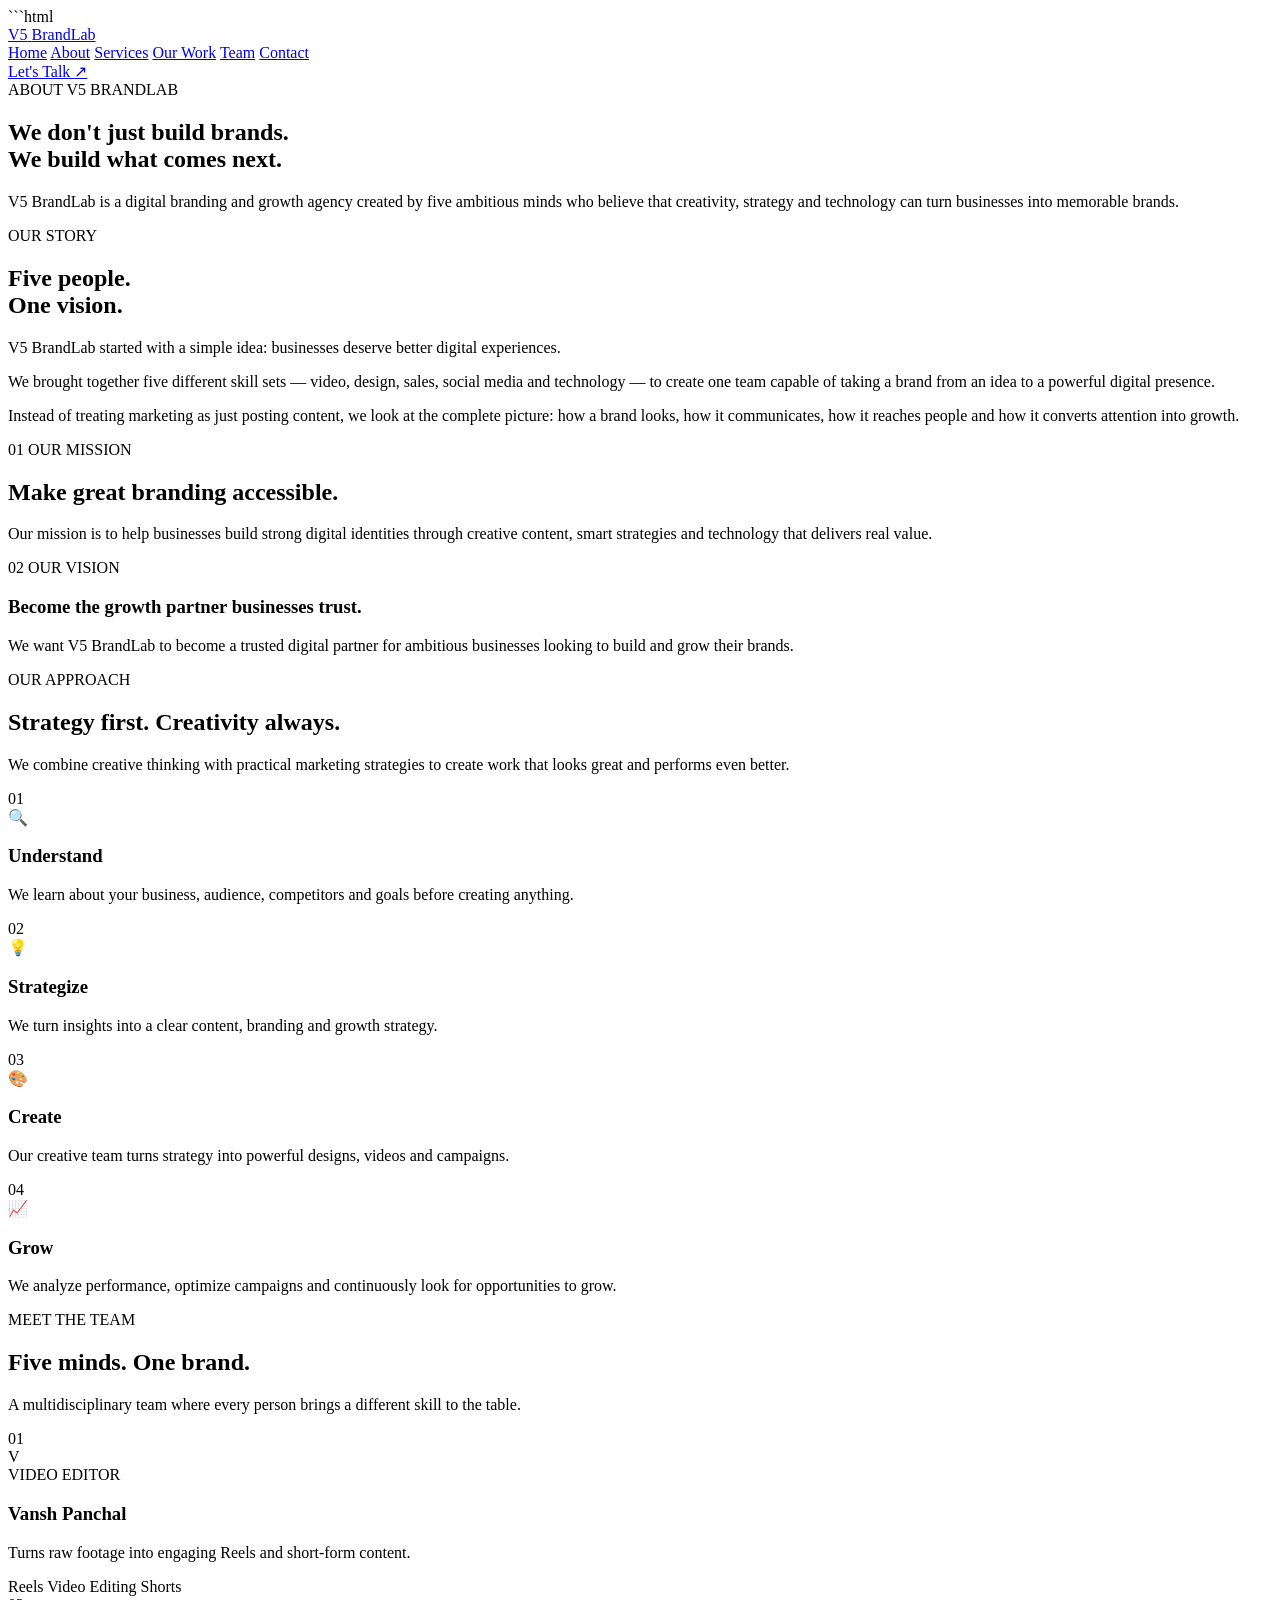
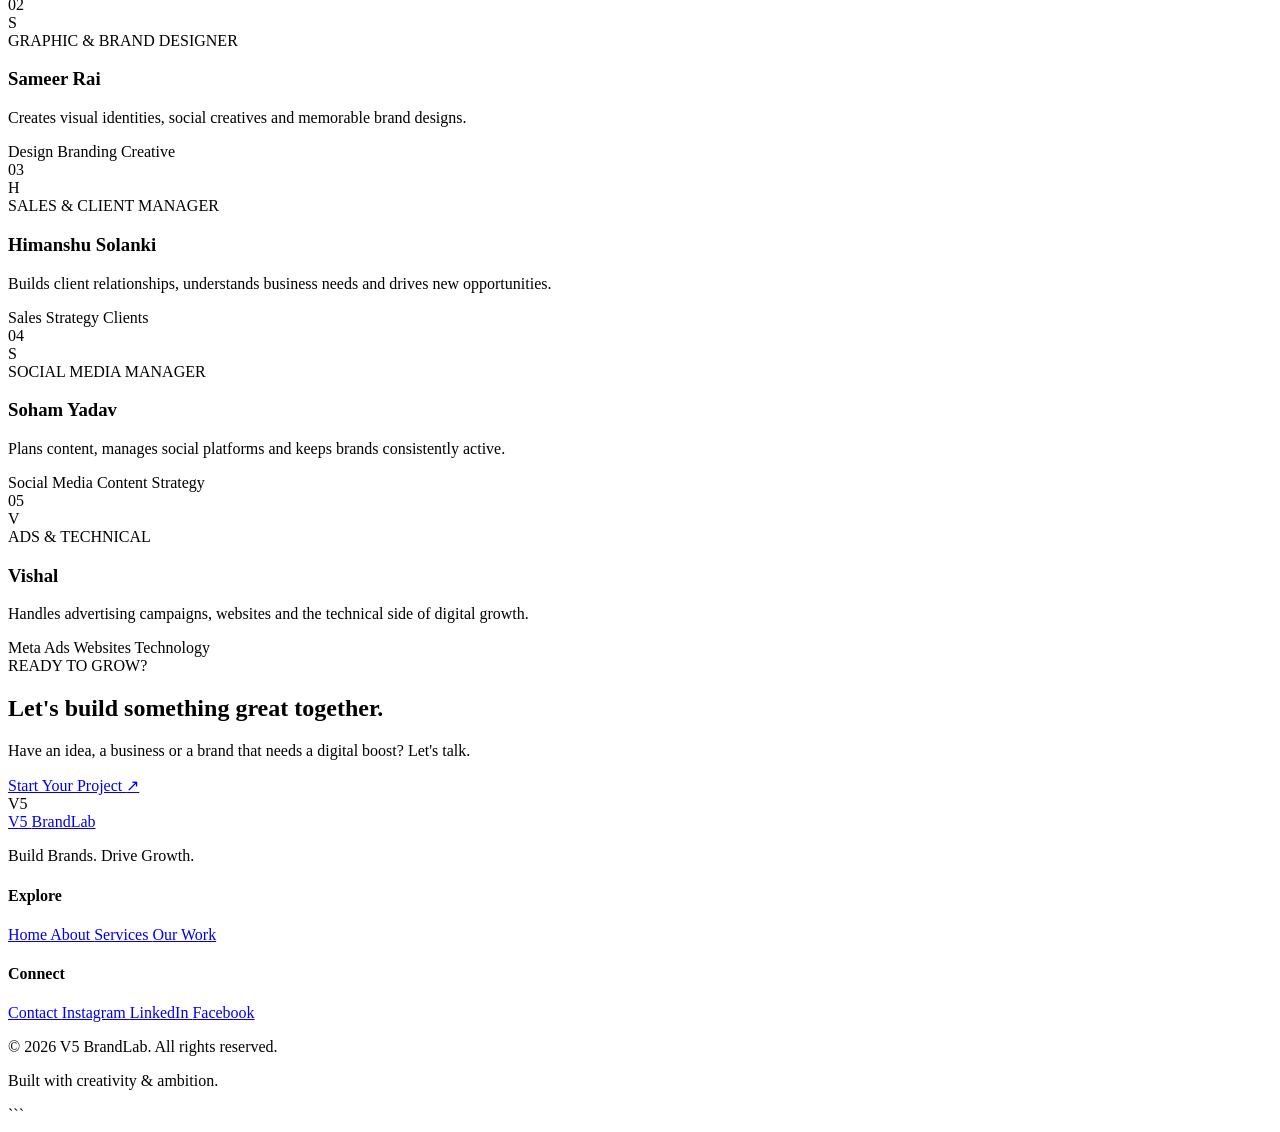
==== commit 33612628: "Add files via upload" ====
--- a/about.html
+++ b/about.html
@@ -14,8 +14,8 @@
 
     <title>About Us | V5 BrandLab</title>
 
-    <link rel="stylesheet" href="style.css">
-    <link rel="stylesheet" href="about.css">
+    <link rel="stylesheet" href="css/style.css">
+    <link rel="stylesheet" href="css/about.css">
 
     <link rel="preconnect" href="https://fonts.googleapis.com">
     <link rel="preconnect" href="https://fonts.gstatic.com" crossorigin>
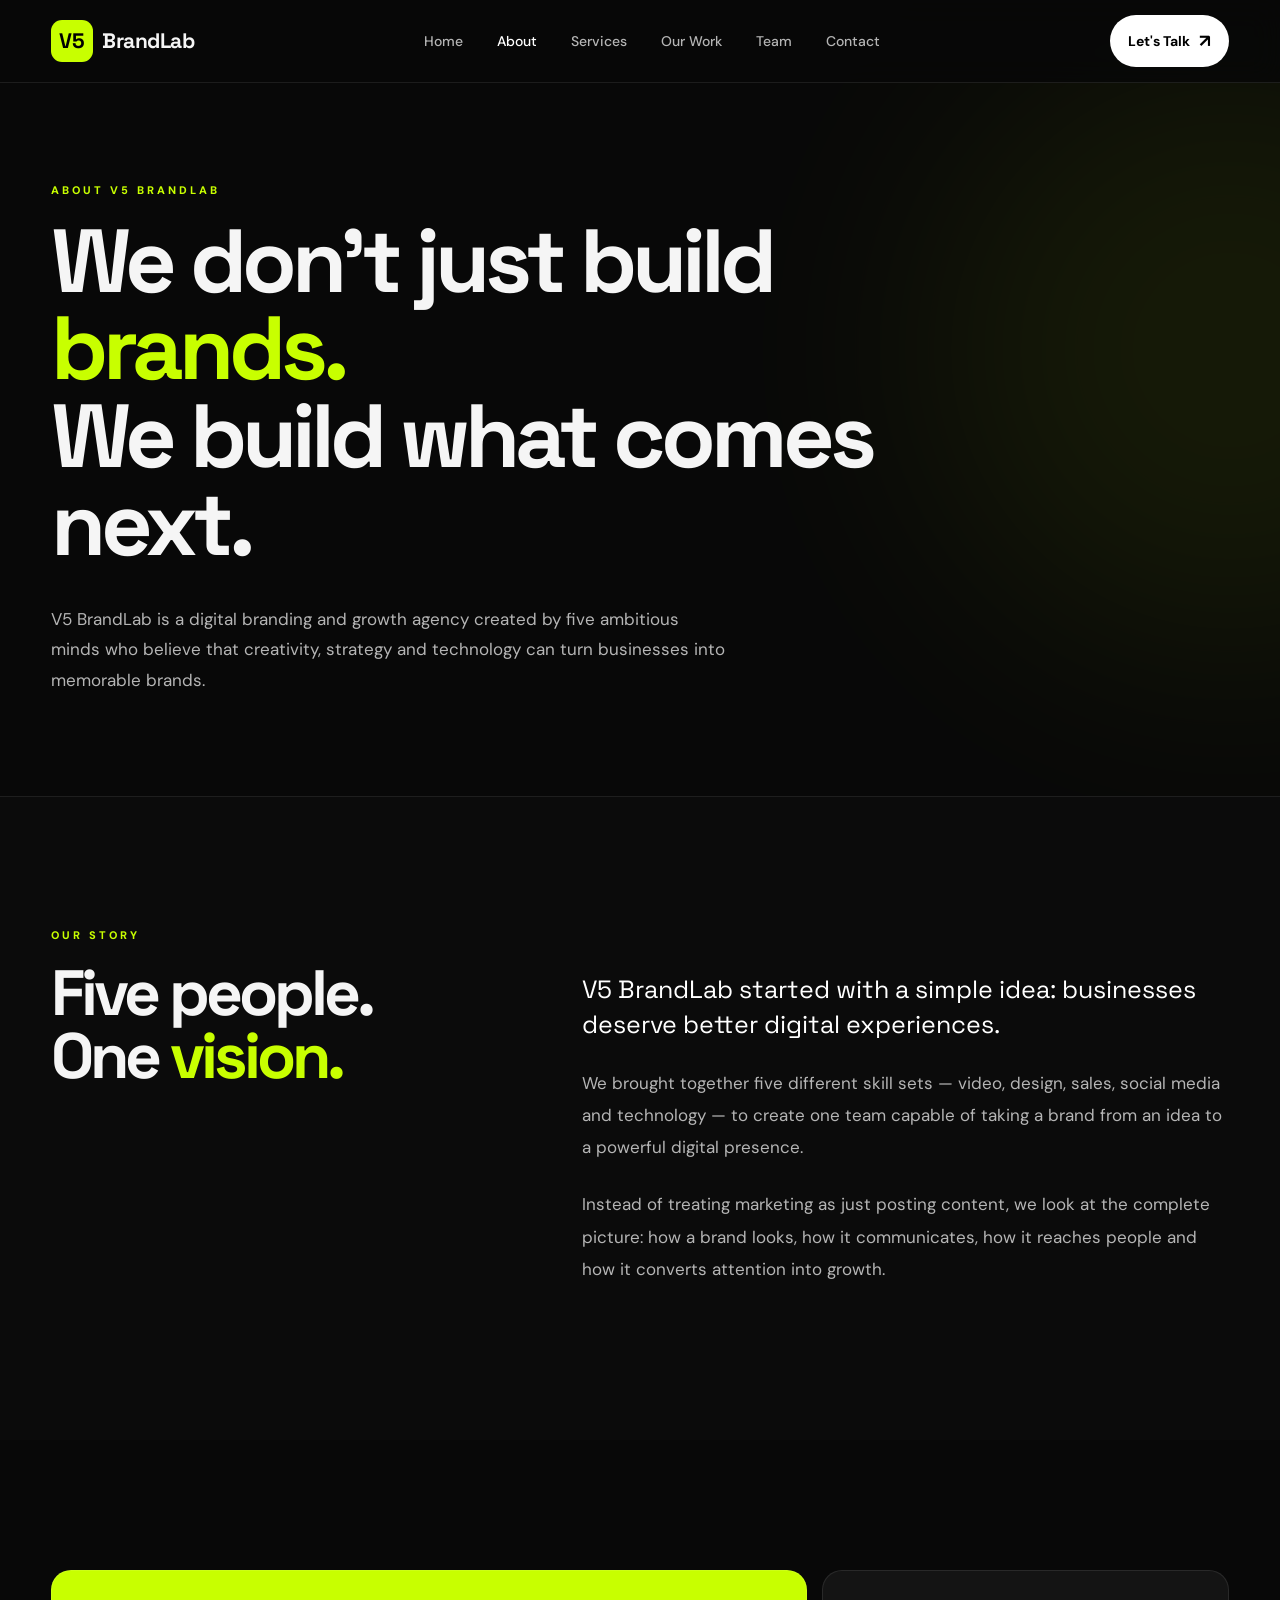
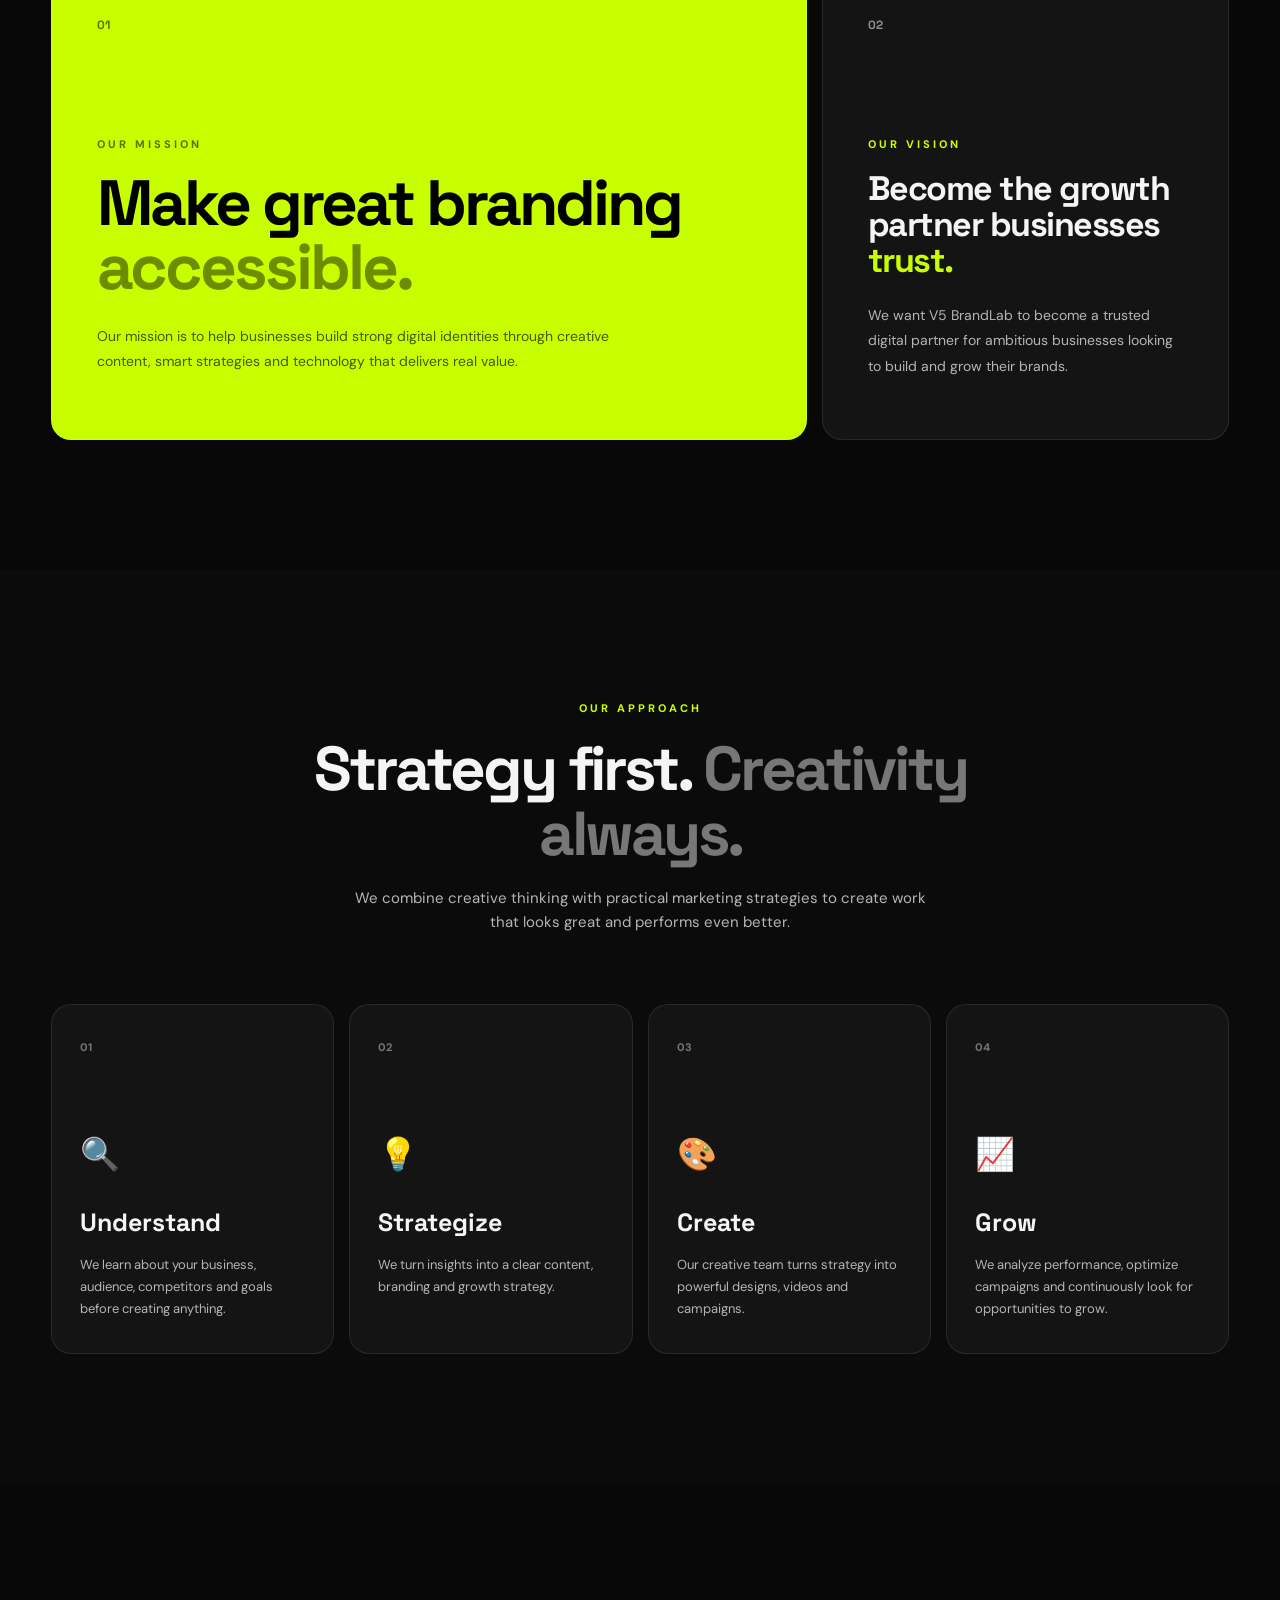
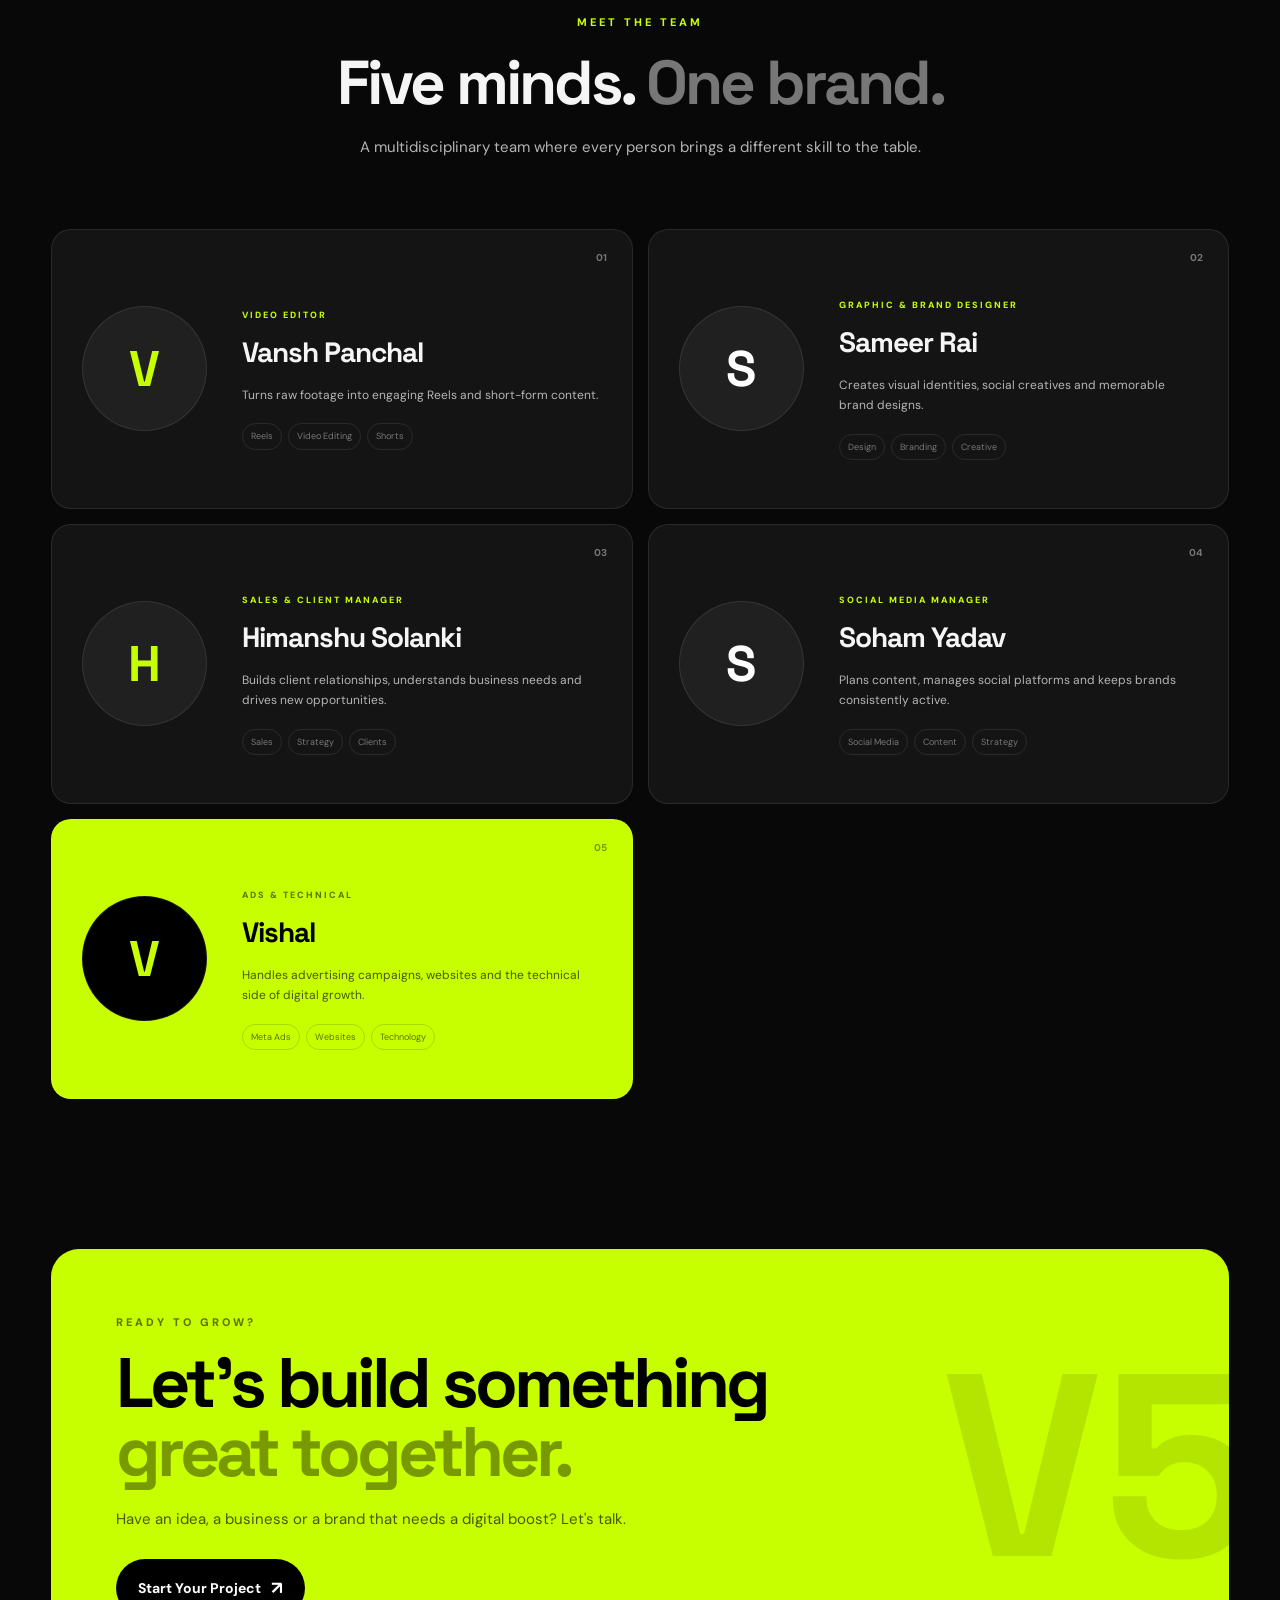
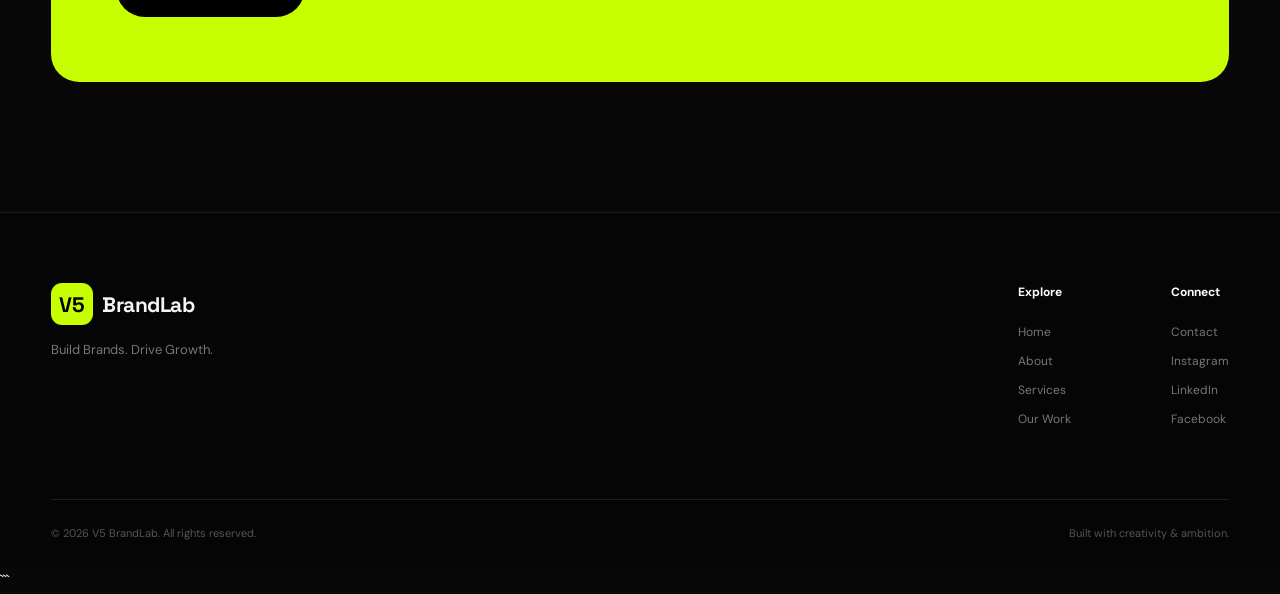
==== commit 97b522b7: "Add files via upload" ====
--- a/about.html
+++ b/about.html
@@ -1,4 +1,3 @@
-```html
 <!DOCTYPE html>
 <html lang="en">
 
@@ -14,8 +13,9 @@
 
     <title>About Us | V5 BrandLab</title>
 
-    <link rel="stylesheet" href="css/style.css">
-    <link rel="stylesheet" href="css/about.css">
+<!-- about.html -->
+<link rel="stylesheet" href="style.css">
+<link rel="stylesheet" href="about.css">
 
     <link rel="preconnect" href="https://fonts.googleapis.com">
     <link rel="preconnect" href="https://fonts.gstatic.com" crossorigin>
--- a/style.css
+++ b/style.css
@@ -0,0 +1,1513 @@
+/* =====================================================
+   V5 BRANDLAB
+   Main Website Styles
+===================================================== */
+
+
+/* =====================================================
+   ROOT VARIABLES
+===================================================== */
+
+:root {
+
+    --bg: #080808;
+    --bg-secondary: #101010;
+    --card: #141414;
+    --card-hover: #1b1b1b;
+
+    --white: #ffffff;
+    --text: #f5f5f5;
+    --text-light: #b5b5b5;
+    --text-muted: #777777;
+
+    --accent: #c8ff00;
+    --accent-dark: #9dcc00;
+
+    --border: rgba(255, 255, 255, 0.09);
+
+    --container: 1200px;
+
+    --radius: 20px;
+
+    --transition: 0.3s ease;
+}
+
+
+/* =====================================================
+   RESET
+===================================================== */
+
+* {
+    margin: 0;
+    padding: 0;
+    box-sizing: border-box;
+}
+
+html {
+    scroll-behavior: smooth;
+}
+
+body {
+    font-family: "DM Sans", sans-serif;
+    background: var(--bg);
+    color: var(--text);
+    line-height: 1.6;
+    overflow-x: hidden;
+}
+
+a {
+    color: inherit;
+    text-decoration: none;
+}
+
+img {
+    max-width: 100%;
+    display: block;
+}
+
+button,
+input,
+textarea {
+    font-family: inherit;
+}
+
+
+/* =====================================================
+   CONTAINER
+===================================================== */
+
+.container {
+    width: min(92%, var(--container));
+    margin: 0 auto;
+}
+
+
+/* =====================================================
+   NAVBAR
+===================================================== */
+
+.navbar {
+    position: fixed;
+    top: 0;
+    left: 0;
+    width: 100%;
+    z-index: 1000;
+
+    background: rgba(8, 8, 8, 0.85);
+    backdrop-filter: blur(15px);
+
+    border-bottom: 1px solid var(--border);
+}
+
+.nav-container {
+    min-height: 82px;
+
+    display: flex;
+    align-items: center;
+    justify-content: space-between;
+}
+
+
+/* Logo */
+
+.logo {
+    display: flex;
+    align-items: center;
+    gap: 9px;
+
+    font-family: "Space Grotesk", sans-serif;
+    font-weight: 700;
+    font-size: 21px;
+}
+
+.logo-v {
+    width: 42px;
+    height: 42px;
+
+    display: grid;
+    place-items: center;
+
+    background: var(--accent);
+    color: #000;
+
+    border-radius: 11px;
+
+    font-weight: 800;
+}
+
+.logo-text {
+    letter-spacing: -0.5px;
+}
+
+
+/* Navigation */
+
+.nav-menu {
+    display: flex;
+    align-items: center;
+    gap: 34px;
+}
+
+.nav-menu a {
+    color: var(--text-light);
+    font-size: 14px;
+    font-weight: 500;
+
+    transition: var(--transition);
+}
+
+.nav-menu a:hover,
+.nav-menu a.active {
+    color: var(--white);
+}
+
+
+/* Nav Button */
+
+.nav-button {
+    display: flex;
+    align-items: center;
+    gap: 9px;
+
+    background: var(--white);
+    color: #000;
+
+    padding: 12px 18px;
+
+    border-radius: 50px;
+
+    font-size: 14px;
+    font-weight: 700;
+
+    transition: var(--transition);
+}
+
+.nav-button span {
+    font-size: 18px;
+}
+
+.nav-button:hover {
+    background: var(--accent);
+    transform: translateY(-2px);
+}
+
+
+/* =====================================================
+   HERO
+===================================================== */
+
+.hero {
+    min-height: 100vh;
+    padding-top: 82px;
+
+    position: relative;
+
+    display: flex;
+    align-items: center;
+
+    overflow: hidden;
+}
+
+.hero-background {
+    position: absolute;
+    width: 600px;
+    height: 600px;
+
+    right: -250px;
+    top: 50px;
+
+    background: var(--accent);
+
+    opacity: 0.08;
+
+    filter: blur(120px);
+
+    border-radius: 50%;
+}
+
+.hero-container {
+    min-height: calc(100vh - 82px);
+
+    display: grid;
+    grid-template-columns: 1.05fr 0.95fr;
+
+    align-items: center;
+
+    gap: 60px;
+}
+
+
+/* Hero Content */
+
+.hero-content {
+    position: relative;
+    z-index: 2;
+}
+
+.hero-badge {
+    display: inline-flex;
+    align-items: center;
+    gap: 10px;
+
+    padding: 8px 14px;
+
+    border: 1px solid var(--border);
+
+    background: rgba(255, 255, 255, 0.03);
+
+    border-radius: 50px;
+
+    color: var(--text-light);
+
+    font-size: 12px;
+    font-weight: 600;
+
+    margin-bottom: 28px;
+}
+
+.badge-dot {
+    width: 7px;
+    height: 7px;
+
+    background: var(--accent);
+
+    border-radius: 50%;
+
+    box-shadow: 0 0 15px var(--accent);
+}
+
+.hero h1 {
+    font-family: "Space Grotesk", sans-serif;
+
+    font-size: clamp(58px, 7vw, 92px);
+
+    line-height: 0.95;
+
+    letter-spacing: -5px;
+
+    font-weight: 700;
+
+    margin-bottom: 28px;
+}
+
+.hero h1 span {
+    color: var(--accent);
+}
+
+.hero-description {
+    max-width: 560px;
+
+    color: var(--text-light);
+
+    font-size: 17px;
+
+    line-height: 1.8;
+
+    margin-bottom: 36px;
+}
+
+
+/* Hero Buttons */
+
+.hero-buttons {
+    display: flex;
+    align-items: center;
+    gap: 14px;
+
+    margin-bottom: 48px;
+}
+
+.btn {
+    display: inline-flex;
+    align-items: center;
+    justify-content: center;
+    gap: 10px;
+
+    padding: 15px 22px;
+
+    border-radius: 50px;
+
+    font-size: 14px;
+    font-weight: 700;
+
+    transition: var(--transition);
+}
+
+.btn span {
+    font-size: 18px;
+}
+
+.btn-primary {
+    background: var(--accent);
+    color: #000;
+}
+
+.btn-primary:hover {
+    background: var(--white);
+    transform: translateY(-3px);
+}
+
+.btn-secondary {
+    border: 1px solid var(--border);
+    color: var(--white);
+}
+
+.btn-secondary:hover {
+    border-color: var(--white);
+    transform: translateY(-3px);
+}
+
+
+/* Hero Trust */
+
+.hero-trust {
+    display: flex;
+    align-items: center;
+    gap: 14px;
+}
+
+.trust-avatars {
+    display: flex;
+}
+
+.trust-avatars span {
+    width: 34px;
+    height: 34px;
+
+    margin-left: -7px;
+
+    border: 2px solid var(--bg);
+
+    border-radius: 50%;
+
+    display: grid;
+    place-items: center;
+
+    background: var(--card);
+
+    color: var(--accent);
+
+    font-size: 11px;
+    font-weight: 800;
+}
+
+.trust-avatars span:first-child {
+    margin-left: 0;
+}
+
+.hero-trust strong {
+    display: block;
+
+    font-size: 13px;
+}
+
+.hero-trust small {
+    display: block;
+
+    color: var(--text-muted);
+
+    font-size: 11px;
+}
+
+
+/* =====================================================
+   HERO VISUAL
+===================================================== */
+
+.hero-visual {
+    position: relative;
+
+    height: 590px;
+
+    display: flex;
+    align-items: center;
+    justify-content: center;
+}
+
+.visual-circle {
+    position: absolute;
+
+    border-radius: 50%;
+
+    border: 1px solid rgba(200, 255, 0, 0.15);
+}
+
+.circle-one {
+    width: 500px;
+    height: 500px;
+}
+
+.circle-two {
+    width: 400px;
+    height: 400px;
+}
+
+
+/* Main visual */
+
+.main-visual {
+    width: 390px;
+    height: 490px;
+
+    position: relative;
+
+    overflow: hidden;
+
+    background: #111;
+
+    border: 1px solid var(--border);
+
+    border-radius: 24px;
+
+    box-shadow:
+        0 30px 100px rgba(0, 0, 0, 0.7),
+        0 0 80px rgba(200, 255, 0, 0.06);
+
+    transform: rotate(4deg);
+
+    z-index: 3;
+}
+
+.visual-grid {
+    position: absolute;
+    inset: 0;
+
+    background-image:
+        linear-gradient(
+            rgba(255, 255, 255, 0.04) 1px,
+            transparent 1px
+        ),
+        linear-gradient(
+            90deg,
+            rgba(255, 255, 255, 0.04) 1px,
+            transparent 1px
+        );
+
+    background-size: 40px 40px;
+}
+
+.visual-content {
+    position: absolute;
+
+    left: 35px;
+    bottom: 50px;
+
+    z-index: 2;
+}
+
+.visual-label {
+    color: var(--accent);
+
+    font-size: 11px;
+    font-weight: 700;
+
+    letter-spacing: 4px;
+}
+
+.visual-content h2 {
+    font-family: "Space Grotesk", sans-serif;
+
+    font-size: 58px;
+
+    line-height: 0.9;
+
+    letter-spacing: -3px;
+
+    margin: 20px 0;
+}
+
+.visual-content h2 span {
+    color: var(--accent);
+}
+
+.visual-line {
+    width: 70px;
+    height: 3px;
+
+    background: var(--accent);
+
+    margin-bottom: 20px;
+}
+
+.visual-content p {
+    color: var(--text-light);
+
+    font-size: 12px;
+
+    max-width: 160px;
+}
+
+.visual-number {
+    position: absolute;
+
+    right: 25px;
+    top: 25px;
+
+    font-family: "Space Grotesk", sans-serif;
+
+    color: rgba(255, 255, 255, 0.12);
+
+    font-size: 90px;
+
+    font-weight: 700;
+}
+
+
+/* Floating cards */
+
+.floating-card {
+    position: absolute;
+
+    z-index: 5;
+
+    display: flex;
+    align-items: center;
+    gap: 12px;
+
+    padding: 13px 16px;
+
+    background: rgba(20, 20, 20, 0.9);
+
+    border: 1px solid var(--border);
+
+    border-radius: 14px;
+
+    backdrop-filter: blur(15px);
+
+    box-shadow: 0 20px 50px rgba(0, 0, 0, 0.4);
+}
+
+.floating-card strong {
+    display: block;
+
+    font-size: 12px;
+}
+
+.floating-card small {
+    display: block;
+
+    color: var(--text-muted);
+
+    font-size: 10px;
+
+    margin-top: 2px;
+}
+
+.card-icon,
+.growth-icon {
+    width: 36px;
+    height: 36px;
+
+    display: grid;
+    place-items: center;
+
+    border-radius: 10px;
+
+    background: var(--accent);
+
+    color: #000;
+
+    font-weight: 800;
+}
+
+.card-top {
+    top: 85px;
+    left: 10px;
+}
+
+.card-bottom {
+    bottom: 85px;
+    right: 0;
+}
+
+.growth-icon {
+    font-size: 18px;
+}
+
+
+/* =====================================================
+   BRAND STRIP
+===================================================== */
+
+.brand-strip {
+    border-top: 1px solid var(--border);
+    border-bottom: 1px solid var(--border);
+
+    padding: 24px 0;
+
+    background: var(--bg-secondary);
+}
+
+.brand-strip-content {
+    display: flex;
+    align-items: center;
+    justify-content: space-between;
+
+    gap: 30px;
+}
+
+.brand-strip-content > span {
+    color: var(--text-muted);
+
+    font-size: 11px;
+    font-weight: 700;
+
+    letter-spacing: 2px;
+}
+
+.strip-items {
+    display: flex;
+    align-items: center;
+
+    gap: 45px;
+}
+
+.strip-items span {
+    color: #686868;
+
+    font-family: "Space Grotesk", sans-serif;
+
+    font-size: 14px;
+    font-weight: 700;
+
+    letter-spacing: 1px;
+}
+
+
+/* =====================================================
+   GENERAL SECTION
+===================================================== */
+
+.section {
+    padding: 130px 0;
+}
+
+.section-label {
+    display: block;
+
+    color: var(--accent);
+
+    font-size: 11px;
+    font-weight: 800;
+
+    letter-spacing: 3px;
+
+    margin-bottom: 18px;
+}
+
+
+/* =====================================================
+   ABOUT
+===================================================== */
+
+.about-preview {
+    background: #0b0b0b;
+}
+
+.section-header {
+    display: grid;
+    grid-template-columns: 1.2fr 0.8fr;
+
+    gap: 70px;
+
+    align-items: end;
+
+    margin-bottom: 70px;
+}
+
+.section-header h2,
+.section-heading-center h2 {
+    font-family: "Space Grotesk", sans-serif;
+
+    font-size: clamp(38px, 5vw, 62px);
+
+    line-height: 1.05;
+
+    letter-spacing: -3px;
+}
+
+.section-header h2 span,
+.section-heading-center h2 span {
+    color: var(--text-muted);
+}
+
+.section-header > p {
+    color: var(--text-light);
+
+    font-size: 15px;
+
+    line-height: 1.8;
+}
+
+
+/* About Cards */
+
+.about-grid {
+    display: grid;
+
+    grid-template-columns: 1.3fr 1fr 1fr;
+
+    gap: 15px;
+}
+
+.about-card {
+    position: relative;
+
+    min-height: 330px;
+
+    padding: 32px;
+
+    background: var(--card);
+
+    border: 1px solid var(--border);
+
+    border-radius: var(--radius);
+
+    overflow: hidden;
+
+    transition: var(--transition);
+}
+
+.about-card:hover {
+    background: var(--card-hover);
+
+    transform: translateY(-6px);
+}
+
+.about-card-large {
+    background: var(--accent);
+
+    color: #000;
+}
+
+.about-card-large:hover {
+    background: var(--accent);
+}
+
+.about-card-number {
+    font-family: "Space Grotesk", sans-serif;
+
+    font-size: 12px;
+
+    font-weight: 700;
+
+    margin-bottom: 90px;
+
+    opacity: 0.6;
+}
+
+.about-card h3 {
+    font-family: "Space Grotesk", sans-serif;
+
+    font-size: 32px;
+
+    line-height: 1;
+
+    letter-spacing: -1px;
+
+    margin-bottom: 20px;
+}
+
+.about-card p {
+    max-width: 300px;
+
+    color: var(--text-light);
+
+    font-size: 13px;
+
+    line-height: 1.7;
+}
+
+.about-card-large p {
+    color: rgba(0, 0, 0, 0.65);
+}
+
+
+/* =====================================================
+   SERVICES
+===================================================== */
+
+.services {
+    background: var(--bg);
+}
+
+.section-heading-center {
+    text-align: center;
+
+    max-width: 760px;
+
+    margin: 0 auto 70px;
+}
+
+.section-heading-center h2 {
+    margin-bottom: 20px;
+}
+
+.section-heading-center > p {
+    max-width: 600px;
+
+    margin: auto;
+
+    color: var(--text-light);
+
+    font-size: 15px;
+}
+
+
+/* Services Grid */
+
+.services-grid {
+    display: grid;
+
+    grid-template-columns: repeat(3, 1fr);
+
+    gap: 15px;
+}
+
+.service-card {
+    min-height: 360px;
+
+    padding: 28px;
+
+    background: var(--card);
+
+    border: 1px solid var(--border);
+
+    border-radius: var(--radius);
+
+    transition: var(--transition);
+
+    display: flex;
+    flex-direction: column;
+}
+
+.service-card:hover {
+    background: var(--card-hover);
+
+    border-color: rgba(200, 255, 0, 0.3);
+
+    transform: translateY(-7px);
+}
+
+.service-top {
+    display: flex;
+    justify-content: space-between;
+    align-items: center;
+
+    margin-bottom: 40px;
+}
+
+.service-number {
+    color: var(--text-muted);
+
+    font-size: 11px;
+    font-weight: 700;
+}
+
+.service-arrow {
+    width: 35px;
+    height: 35px;
+
+    display: grid;
+    place-items: center;
+
+    border: 1px solid var(--border);
+
+    border-radius: 50%;
+
+    color: var(--text-light);
+
+    transition: var(--transition);
+}
+
+.service-card:hover .service-arrow {
+    background: var(--accent);
+    color: #000;
+    border-color: var(--accent);
+}
+
+.service-icon {
+    font-size: 32px;
+
+    margin-bottom: 22px;
+}
+
+.service-card h3 {
+    font-family: "Space Grotesk", sans-serif;
+
+    font-size: 25px;
+
+    line-height: 1.05;
+
+    letter-spacing: -1px;
+
+    margin-bottom: 16px;
+}
+
+.service-card p {
+    color: var(--text-light);
+
+    font-size: 13px;
+
+    line-height: 1.7;
+
+    margin-bottom: auto;
+}
+
+.service-tags {
+    display: flex;
+    flex-wrap: wrap;
+
+    gap: 6px;
+
+    margin-top: 25px;
+}
+
+.service-tags span {
+    padding: 6px 9px;
+
+    border: 1px solid var(--border);
+
+    border-radius: 50px;
+
+    color: var(--text-muted);
+
+    font-size: 10px;
+}
+
+
+/* =====================================================
+   CTA
+===================================================== */
+
+.cta {
+    padding-top: 20px;
+    padding-bottom: 130px;
+}
+
+.cta-box {
+    position: relative;
+
+    min-height: 420px;
+
+    padding: 70px;
+
+    overflow: hidden;
+
+    background: var(--accent);
+
+    color: #000;
+
+    border-radius: 28px;
+
+    display: flex;
+    align-items: center;
+}
+
+.cta-content {
+    position: relative;
+    z-index: 2;
+
+    max-width: 650px;
+}
+
+.cta .section-label {
+    color: rgba(0, 0, 0, 0.55);
+}
+
+.cta h2 {
+    font-family: "Space Grotesk", sans-serif;
+
+    font-size: clamp(42px, 6vw, 70px);
+
+    line-height: 0.98;
+
+    letter-spacing: -4px;
+
+    margin-bottom: 22px;
+}
+
+.cta h2 span {
+    color: rgba(0, 0, 0, 0.45);
+}
+
+.cta-content p {
+    max-width: 500px;
+
+    color: rgba(0, 0, 0, 0.65);
+
+    font-size: 15px;
+
+    margin-bottom: 30px;
+}
+
+.btn-light {
+    background: #000;
+
+    color: var(--white);
+}
+
+.btn-light:hover {
+    background: var(--white);
+
+    color: #000;
+
+    transform: translateY(-3px);
+}
+
+
+/* CTA Decoration */
+
+.cta-decoration {
+    position: absolute;
+
+    right: -100px;
+
+    width: 480px;
+    height: 480px;
+
+    border-radius: 50%;
+
+    display: grid;
+    place-items: center;
+}
+
+.cta-decoration > span {
+    position: relative;
+    z-index: 3;
+
+    font-family: "Space Grotesk", sans-serif;
+
+    font-size: 130px;
+
+    font-weight: 700;
+
+    color: rgba(0, 0, 0, 0.12);
+}
+
+.cta-circle {
+    position: absolute;
+
+    border: 2px solid rgba(0, 0, 0, 0.12);
+
+    border-radius: 50%;
+}
+
+.circle-a {
+    width: 350px;
+    height: 350px;
+}
+
+.circle-b {
+    width: 220px;
+    height: 220px;
+}
+
+
+/* =====================================================
+   FOOTER
+===================================================== */
+
+.footer {
+    padding: 70px 0 25px;
+
+    background: #050505;
+
+    border-top: 1px solid var(--border);
+}
+
+.footer-top {
+    display: flex;
+
+    justify-content: space-between;
+
+    gap: 50px;
+
+    padding-bottom: 70px;
+}
+
+.footer-brand p {
+    color: var(--text-muted);
+
+    font-size: 13px;
+
+    margin-top: 15px;
+}
+
+.footer-links {
+    display: flex;
+
+    gap: 100px;
+}
+
+.footer-links div {
+    display: flex;
+    flex-direction: column;
+
+    gap: 10px;
+}
+
+.footer-links h4 {
+    color: var(--white);
+
+    font-size: 12px;
+
+    margin-bottom: 10px;
+}
+
+.footer-links a {
+    color: var(--text-muted);
+
+    font-size: 12px;
+
+    transition: var(--transition);
+}
+
+.footer-links a:hover {
+    color: var(--accent);
+}
+
+.footer-bottom {
+    padding-top: 25px;
+
+    border-top: 1px solid var(--border);
+
+    display: flex;
+
+    justify-content: space-between;
+
+    gap: 20px;
+}
+
+.footer-bottom p {
+    color: #555;
+
+    font-size: 11px;
+}
+
+
+/* =====================================================
+   RESPONSIVE — TABLET
+===================================================== */
+
+@media (max-width: 1000px) {
+
+    .nav-menu {
+        gap: 18px;
+    }
+
+    .nav-button {
+        display: none;
+    }
+
+    .hero-container {
+        grid-template-columns: 1fr;
+
+        padding: 80px 0;
+    }
+
+    .hero-content {
+        text-align: center;
+    }
+
+    .hero-description {
+        margin-left: auto;
+        margin-right: auto;
+    }
+
+    .hero-buttons {
+        justify-content: center;
+    }
+
+    .hero-trust {
+        justify-content: center;
+    }
+
+    .hero-visual {
+        height: 550px;
+    }
+
+    .section-header {
+        grid-template-columns: 1fr;
+
+        gap: 25px;
+    }
+
+    .about-grid {
+        grid-template-columns: 1fr 1fr;
+    }
+
+    .about-card-large {
+        grid-column: span 2;
+    }
+
+    .services-grid {
+        grid-template-columns: 1fr 1fr;
+    }
+
+    .cta-decoration {
+        opacity: 0.5;
+    }
+}
+
+
+/* =====================================================
+   RESPONSIVE — MOBILE
+===================================================== */
+
+@media (max-width: 700px) {
+
+    .container {
+        width: min(90%, var(--container));
+    }
+
+    .nav-container {
+        min-height: 72px;
+    }
+
+    .nav-menu {
+        display: none;
+    }
+
+    .logo {
+        font-size: 18px;
+    }
+
+    .logo-v {
+        width: 38px;
+        height: 38px;
+    }
+
+
+    /* Hero */
+
+    .hero {
+        padding-top: 72px;
+    }
+
+    .hero-container {
+        min-height: auto;
+
+        padding: 90px 0 70px;
+    }
+
+    .hero-badge {
+        font-size: 10px;
+    }
+
+    .hero h1 {
+        font-size: clamp(48px, 14vw, 68px);
+
+        letter-spacing: -3px;
+    }
+
+    .hero-description {
+        font-size: 14px;
+    }
+
+    .hero-buttons {
+        flex-direction: column;
+
+        width: 100%;
+    }
+
+    .btn {
+        width: 100%;
+    }
+
+    .hero-trust {
+        margin-top: 10px;
+    }
+
+
+    /* Hero Visual */
+
+    .hero-visual {
+        height: 470px;
+    }
+
+    .main-visual {
+        width: 290px;
+        height: 390px;
+    }
+
+    .visual-content {
+        left: 25px;
+        bottom: 35px;
+    }
+
+    .visual-content h2 {
+        font-size: 45px;
+    }
+
+    .visual-number {
+        font-size: 70px;
+    }
+
+    .circle-one {
+        width: 350px;
+        height: 350px;
+    }
+
+    .circle-two {
+        width: 280px;
+        height: 280px;
+    }
+
+    .floating-card {
+        padding: 10px 12px;
+    }
+
+    .card-top {
+        left: -5px;
+        top: 55px;
+    }
+
+    .card-bottom {
+        right: -5px;
+        bottom: 55px;
+    }
+
+
+    /* Brand Strip */
+
+    .brand-strip-content {
+        flex-direction: column;
+
+        align-items: flex-start;
+    }
+
+    .strip-items {
+        gap: 20px;
+
+        flex-wrap: wrap;
+    }
+
+    .strip-items span {
+        font-size: 11px;
+    }
+
+
+    /* Sections */
+
+    .section {
+        padding: 90px 0;
+    }
+
+    .section-header h2,
+    .section-heading-center h2 {
+        font-size: 40px;
+
+        letter-spacing: -2px;
+    }
+
+
+    /* About */
+
+    .about-grid {
+        grid-template-columns: 1fr;
+    }
+
+    .about-card-large {
+        grid-column: auto;
+    }
+
+    .about-card {
+        min-height: 280px;
+    }
+
+    .about-card-number {
+        margin-bottom: 65px;
+    }
+
+
+    /* Services */
+
+    .services-grid {
+        grid-template-columns: 1fr;
+    }
+
+    .service-card {
+        min-height: 330px;
+    }
+
+
+    /* CTA */
+
+    .cta {
+        padding-bottom: 90px;
+    }
+
+    .cta-box {
+        min-height: 520px;
+
+        padding: 45px 30px;
+
+        align-items: flex-start;
+    }
+
+    .cta h2 {
+        font-size: 46px;
+
+        letter-spacing: -3px;
+    }
+
+    .cta-decoration {
+        right: -160px;
+        bottom: -120px;
+
+        transform: scale(0.75);
+    }
+
+
+    /* Footer */
+
+    .footer-top {
+        flex-direction: column;
+
+        padding-bottom: 45px;
+    }
+
+    .footer-links {
+        gap: 60px;
+    }
+
+    .footer-bottom {
+        flex-direction: column;
+    }
+
+}
+
+
+/* =====================================================
+   SMALL MOBILE
+===================================================== */
+
+@media (max-width: 400px) {
+
+    .hero h1 {
+        font-size: 46px;
+    }
+
+    .hero-visual {
+        height: 420px;
+    }
+
+    .main-visual {
+        width: 260px;
+        height: 360px;
+    }
+
+    .visual-content h2 {
+        font-size: 39px;
+    }
+
+    .floating-card {
+        transform: scale(0.85);
+    }
+
+    .cta h2 {
+        font-size: 40px;
+    }
+
+}
--- a/about.css
+++ b/about.css
@@ -0,0 +1,768 @@
+
+.about-hero {
+    min-height: 75vh;
+
+    padding-top: 82px;
+
+    position: relative;
+
+    display: flex;
+    align-items: center;
+
+    overflow: hidden;
+
+    border-bottom: 1px solid var(--border);
+}
+
+.about-glow {
+    position: absolute;
+
+    width: 600px;
+    height: 600px;
+
+    right: -250px;
+    top: 50px;
+
+    background: var(--accent);
+
+    opacity: 0.07;
+
+    filter: blur(120px);
+
+    border-radius: 50%;
+}
+
+.about-hero-content {
+    position: relative;
+    z-index: 2;
+
+    padding: 100px 0;
+}
+
+.about-hero h1 {
+    max-width: 950px;
+
+    font-family: "Space Grotesk", sans-serif;
+
+    font-size: clamp(50px, 7vw, 90px);
+
+    line-height: 0.98;
+
+    letter-spacing: -5px;
+
+    margin-bottom: 35px;
+}
+
+.about-hero h1 span {
+    color: var(--accent);
+}
+
+.about-hero-content > p {
+    max-width: 680px;
+
+    color: var(--text-light);
+
+    font-size: 17px;
+
+    line-height: 1.8;
+}
+
+
+/* =====================================================
+   STORY
+===================================================== */
+
+.story {
+    background: #0b0b0b;
+}
+
+.story-grid {
+    display: grid;
+
+    grid-template-columns: 0.8fr 1.2fr;
+
+    gap: 100px;
+}
+
+.story-heading h2 {
+    font-family: "Space Grotesk", sans-serif;
+
+    font-size: clamp(45px, 5vw, 70px);
+
+    line-height: 0.98;
+
+    letter-spacing: -4px;
+}
+
+.story-heading h2 span {
+    color: var(--accent);
+}
+
+.story-content {
+    padding-top: 45px;
+}
+
+.story-content p {
+    color: var(--text-light);
+
+    font-size: 17px;
+
+    line-height: 1.9;
+
+    margin-bottom: 25px;
+}
+
+.story-content p:first-child {
+    color: var(--white);
+
+    font-size: 25px;
+
+    line-height: 1.4;
+
+    font-family: "Space Grotesk", sans-serif;
+}
+
+
+/* =====================================================
+   MISSION / VISION
+===================================================== */
+
+.mission-section {
+    background: var(--bg);
+}
+
+.mission-grid {
+    display: grid;
+
+    grid-template-columns: 1.3fr 0.7fr;
+
+    gap: 15px;
+}
+
+.mission-card {
+    min-height: 470px;
+
+    padding: 45px;
+
+    background: var(--card);
+
+    border: 1px solid var(--border);
+
+    border-radius: var(--radius);
+
+    position: relative;
+
+    overflow: hidden;
+}
+
+.mission-main {
+    background: var(--accent);
+
+    color: #000;
+}
+
+.mission-number {
+    display: block;
+
+    font-family: "Space Grotesk", sans-serif;
+
+    font-size: 12px;
+
+    font-weight: 700;
+
+    margin-bottom: 100px;
+
+    opacity: 0.55;
+}
+
+.mission-card .section-label {
+    color: var(--accent);
+}
+
+.mission-main .section-label {
+    color: rgba(0, 0, 0, 0.55);
+}
+
+.mission-card h2 {
+    max-width: 650px;
+
+    font-family: "Space Grotesk", sans-serif;
+
+    font-size: clamp(42px, 5vw, 65px);
+
+    line-height: 1;
+
+    letter-spacing: -3px;
+
+    margin-bottom: 25px;
+}
+
+.mission-card h2 span {
+    color: rgba(0, 0, 0, 0.45);
+}
+
+.mission-card h3 {
+    font-family: "Space Grotesk", sans-serif;
+
+    font-size: 34px;
+
+    line-height: 1.05;
+
+    letter-spacing: -1.5px;
+
+    margin-bottom: 25px;
+}
+
+.mission-card h3 span {
+    color: var(--accent);
+}
+
+.mission-card p {
+    max-width: 550px;
+
+    color: var(--text-light);
+
+    font-size: 14px;
+
+    line-height: 1.8;
+}
+
+.mission-main p {
+    color: rgba(0, 0, 0, 0.65);
+}
+
+
+/* =====================================================
+   APPROACH
+===================================================== */
+
+.approach {
+    background: #0b0b0b;
+}
+
+.approach-grid {
+    display: grid;
+
+    grid-template-columns: repeat(4, 1fr);
+
+    gap: 15px;
+}
+
+.approach-card {
+    min-height: 350px;
+
+    padding: 28px;
+
+    background: var(--card);
+
+    border: 1px solid var(--border);
+
+    border-radius: var(--radius);
+
+    transition: var(--transition);
+}
+
+.approach-card:hover {
+    transform: translateY(-7px);
+
+    border-color: rgba(200, 255, 0, 0.3);
+}
+
+.approach-card > span {
+    color: var(--text-muted);
+
+    font-size: 11px;
+
+    font-weight: 700;
+}
+
+.approach-icon {
+    font-size: 32px;
+
+    margin: 70px 0 22px;
+}
+
+.approach-card h3 {
+    font-family: "Space Grotesk", sans-serif;
+
+    font-size: 25px;
+
+    margin-bottom: 12px;
+}
+
+.approach-card p {
+    color: var(--text-light);
+
+    font-size: 13px;
+
+    line-height: 1.7;
+}
+
+
+/* =====================================================
+   TEAM
+===================================================== */
+
+.team-section {
+    background: var(--bg);
+}
+
+.team-grid {
+    display: grid;
+
+    grid-template-columns: repeat(2, 1fr);
+
+    gap: 15px;
+}
+
+.team-card {
+    min-height: 280px;
+
+    padding: 30px;
+
+    background: var(--card);
+
+    border: 1px solid var(--border);
+
+    border-radius: var(--radius);
+
+    position: relative;
+
+    display: grid;
+
+    grid-template-columns: 130px 1fr;
+
+    gap: 30px;
+
+    align-items: center;
+
+    overflow: hidden;
+
+    transition: var(--transition);
+}
+
+.team-card:hover {
+    background: var(--card-hover);
+
+    border-color: rgba(200, 255, 0, 0.3);
+
+    transform: translateY(-5px);
+}
+
+.team-card-featured {
+    background: var(--accent);
+
+    color: #000;
+}
+
+.team-card-featured:hover {
+    background: var(--accent);
+}
+
+.team-number {
+    position: absolute;
+
+    top: 20px;
+    right: 25px;
+
+    color: var(--text-muted);
+
+    font-size: 10px;
+
+    font-weight: 700;
+}
+
+.team-card-featured .team-number {
+    color: rgba(0, 0, 0, 0.4);
+}
+
+
+/* Team avatar */
+
+.team-avatar {
+    width: 125px;
+    height: 125px;
+
+    border-radius: 50%;
+
+    display: grid;
+    place-items: center;
+
+    font-family: "Space Grotesk", sans-serif;
+
+    font-size: 50px;
+
+    font-weight: 700;
+
+    border: 1px solid var(--border);
+
+    background: #202020;
+
+    color: var(--accent);
+}
+
+.avatar-sameer {
+    color: #fff;
+}
+
+.avatar-himanshu {
+    color: var(--accent);
+}
+
+.avatar-soham {
+    color: #fff;
+}
+
+.avatar-vishal {
+    background: #000;
+
+    color: var(--accent);
+}
+
+.team-info {
+    padding-top: 20px;
+}
+
+.team-role {
+    display: block;
+
+    color: var(--accent);
+
+    font-size: 9px;
+
+    font-weight: 800;
+
+    letter-spacing: 2px;
+
+    margin-bottom: 8px;
+}
+
+.team-card-featured .team-role {
+    color: rgba(0, 0, 0, 0.55);
+}
+
+.team-info h3 {
+    font-family: "Space Grotesk", sans-serif;
+
+    font-size: 28px;
+
+    letter-spacing: -1px;
+
+    margin-bottom: 10px;
+}
+
+.team-info p {
+    color: var(--text-light);
+
+    font-size: 12px;
+
+    line-height: 1.7;
+
+    max-width: 360px;
+}
+
+.team-card-featured .team-info p {
+    color: rgba(0, 0, 0, 0.65);
+}
+
+.team-skills {
+    display: flex;
+
+    flex-wrap: wrap;
+
+    gap: 6px;
+
+    margin-top: 18px;
+}
+
+.team-skills span {
+    padding: 5px 8px;
+
+    border: 1px solid var(--border);
+
+    border-radius: 50px;
+
+    color: var(--text-muted);
+
+    font-size: 9px;
+}
+
+.team-card-featured .team-skills span {
+    border-color: rgba(0, 0, 0, 0.15);
+
+    color: rgba(0, 0, 0, 0.55);
+}
+
+
+/* =====================================================
+   ABOUT CTA
+===================================================== */
+
+.about-cta {
+    padding: 20px 0 130px;
+
+    background: var(--bg);
+}
+
+.about-cta-box {
+    min-height: 400px;
+
+    padding: 65px;
+
+    background: var(--accent);
+
+    border-radius: 28px;
+
+    color: #000;
+
+    position: relative;
+
+    overflow: hidden;
+
+    display: flex;
+
+    align-items: center;
+}
+
+.about-cta-box > div:first-child {
+    position: relative;
+
+    z-index: 2;
+}
+
+.about-cta-box .section-label {
+    color: rgba(0, 0, 0, 0.55);
+}
+
+.about-cta-box h2 {
+    max-width: 700px;
+
+    font-family: "Space Grotesk", sans-serif;
+
+    font-size: clamp(45px, 6vw, 70px);
+
+    line-height: 0.98;
+
+    letter-spacing: -4px;
+
+    margin-bottom: 20px;
+}
+
+.about-cta-box h2 span {
+    color: rgba(0, 0, 0, 0.4);
+}
+
+.about-cta-box p {
+    max-width: 520px;
+
+    color: rgba(0, 0, 0, 0.65);
+
+    font-size: 15px;
+
+    margin-bottom: 28px;
+}
+
+.btn-dark {
+    background: #000;
+
+    color: #fff;
+}
+
+.btn-dark:hover {
+    background: #fff;
+
+    color: #000;
+
+    transform: translateY(-3px);
+}
+
+.about-cta-mark {
+    position: absolute;
+
+    right: -30px;
+
+    font-family: "Space Grotesk", sans-serif;
+
+    font-size: 260px;
+
+    line-height: 1;
+
+    font-weight: 700;
+
+    color: rgba(0, 0, 0, 0.1);
+}
+
+
+/* =====================================================
+   TABLET
+===================================================== */
+
+@media (max-width: 1000px) {
+
+    .story-grid {
+        grid-template-columns: 1fr;
+
+        gap: 30px;
+    }
+
+    .story-content {
+        padding-top: 0;
+    }
+
+    .mission-grid {
+        grid-template-columns: 1fr;
+    }
+
+    .approach-grid {
+        grid-template-columns: 1fr 1fr;
+    }
+
+    .team-grid {
+        grid-template-columns: 1fr;
+    }
+
+}
+
+@media (max-width: 700px) {
+
+    .about-hero {
+        min-height: auto;
+
+        padding-top: 72px;
+    }
+
+    .about-hero-content {
+        padding: 90px 0;
+    }
+
+    .about-hero h1 {
+        font-size: 48px;
+
+        letter-spacing: -3px;
+    }
+
+    .about-hero-content > p {
+        font-size: 14px;
+    }
+
+
+    .story-heading h2 {
+        font-size: 48px;
+
+        letter-spacing: -3px;
+    }
+
+    .story-content p {
+        font-size: 14px;
+    }
+
+    .story-content p:first-child {
+        font-size: 21px;
+    }
+
+
+    .mission-card {
+        min-height: 400px;
+
+        padding: 30px;
+    }
+
+    .mission-number {
+        margin-bottom: 70px;
+    }
+
+    .mission-card h2 {
+        font-size: 43px;
+    }
+
+
+    .approach-grid {
+        grid-template-columns: 1fr;
+    }
+
+    .approach-card {
+        min-height: 300px;
+    }
+
+    .approach-icon {
+        margin-top: 50px;
+    }
+
+
+    .team-grid {
+        grid-template-columns: 1fr;
+    }
+
+    .team-card {
+        grid-template-columns: 1fr;
+
+        text-align: center;
+
+        justify-items: center;
+
+        gap: 15px;
+
+        padding: 35px 25px;
+    }
+
+    .team-info {
+        padding-top: 0;
+    }
+
+    .team-info p {
+        margin: auto;
+    }
+
+    .team-skills {
+        justify-content: center;
+    }
+
+
+    .about-cta-box {
+        min-height: 520px;
+
+        padding: 45px 30px;
+
+        align-items: flex-start;
+    }
+
+    .about-cta-box h2 {
+        font-size: 46px;
+
+        letter-spacing: -3px;
+    }
+
+    .about-cta-mark {
+        font-size: 190px;
+
+        right: -20px;
+
+        bottom: -10px;
+    }
+
+}
+
+
+/* =====================================================
+   SMALL MOBILE
+===================================================== */
+
+@media (max-width: 400px) {
+
+    .about-hero h1 {
+        font-size: 43px;
+    }
+
+    .story-heading h2 {
+        font-size: 43px;
+    }
+
+    .mission-card h2 {
+        font-size: 38px;
+    }
+
+    .about-cta-box h2 {
+        font-size: 40px;
+    }
+
+}
